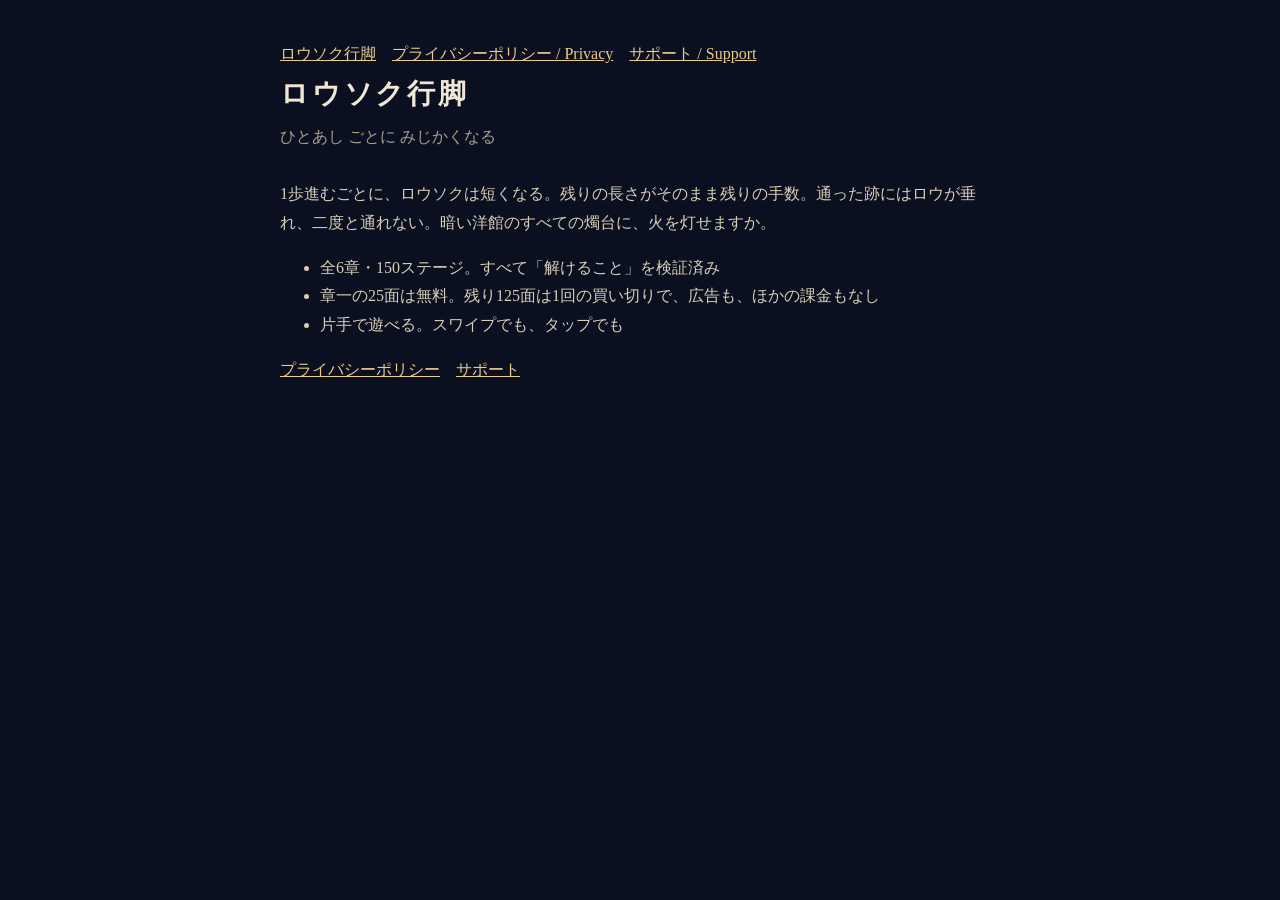
==== index.html @ 9c59c648 "ロウソク行脚の公開ページ（紹介・プライバシー・サポート）" ====
<!doctype html>
<html lang="ja"><head><meta charset="utf-8">
<meta name="viewport" content="width=device-width,initial-scale=1">
<title>ロウソク行脚</title><style>
:root{color-scheme:dark}
body{margin:0;background:#0b1020;color:#efe6d6;font:16px/1.8 'Hiragino Mincho ProN','Yu Mincho','Noto Serif JP',serif}
main{max-width:720px;margin:0 auto;padding:40px 20px 80px}
h1{font-size:28px;letter-spacing:.1em;margin:0 0 4px}
h2{font-size:21px;margin:40px 0 8px;color:#ebcb8b;border-bottom:1px solid #4a3b28;padding-bottom:6px}
h3{font-size:17px;margin:28px 0 4px;color:#c9a25a}
p,li{color:#d8cdb8}
a{color:#ebcb8b}
hr{border:0;border-top:1px solid #4a3b28;margin:40px 0}
nav a{margin-right:16px}
.lead{color:#a99e8c;margin:0 0 28px}
</style></head>
<body><main>
<nav><a href="index.html">ロウソク行脚</a><a href="privacy.html">プライバシーポリシー / Privacy</a><a href="support.html">サポート / Support</a></nav>

<h1>ロウソク行脚</h1>
<p class="lead">ひとあし ごとに みじかくなる</p>
<p>1歩進むごとに、ロウソクは短くなる。残りの長さがそのまま残りの手数。通った跡にはロウが垂れ、二度と通れない。暗い洋館のすべての燭台に、火を灯せますか。</p>
<ul>
<li>全6章・150ステージ。すべて「解けること」を検証済み</li>
<li>章一の25面は無料。残り125面は1回の買い切りで、広告も、ほかの課金もなし</li>
<li>片手で遊べる。スワイプでも、タップでも</li>
</ul>
<p><a href="privacy.html">プライバシーポリシー</a>　<a href="support.html">サポート</a></p>

</main></body></html>
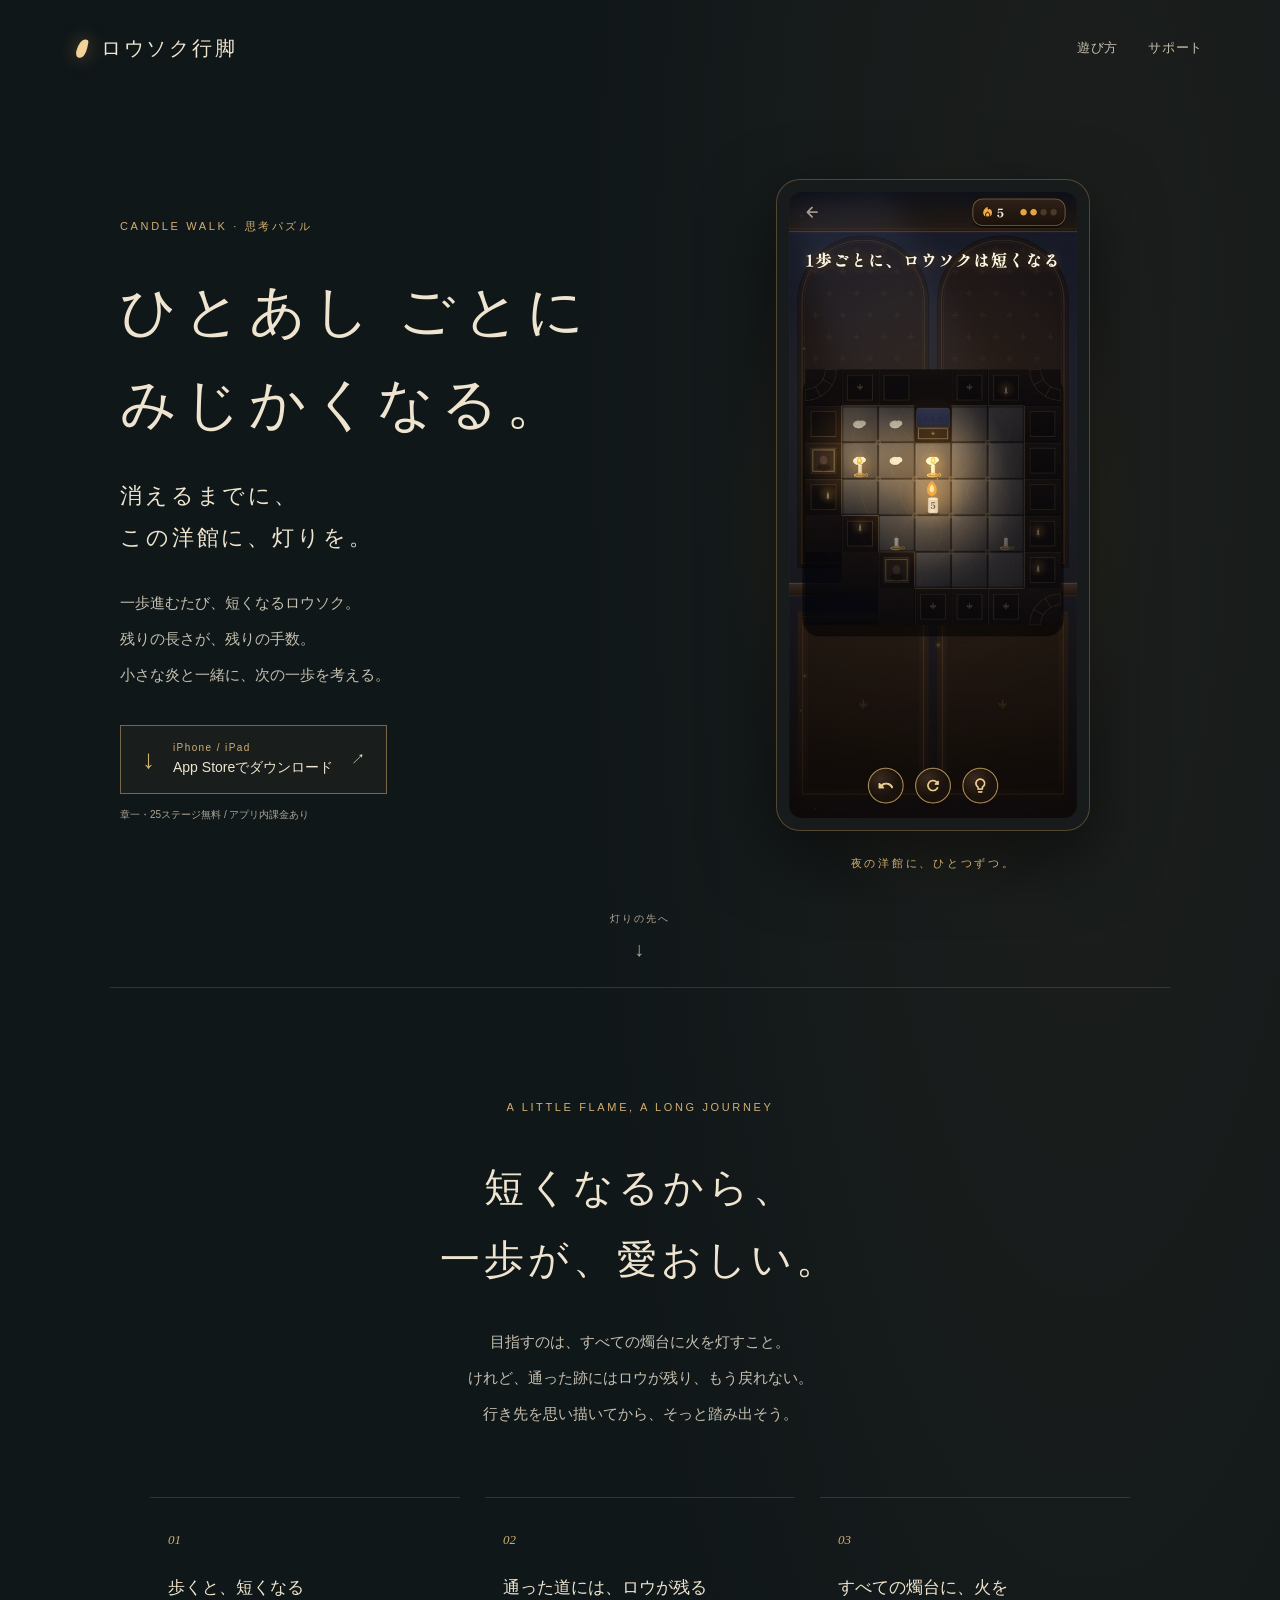
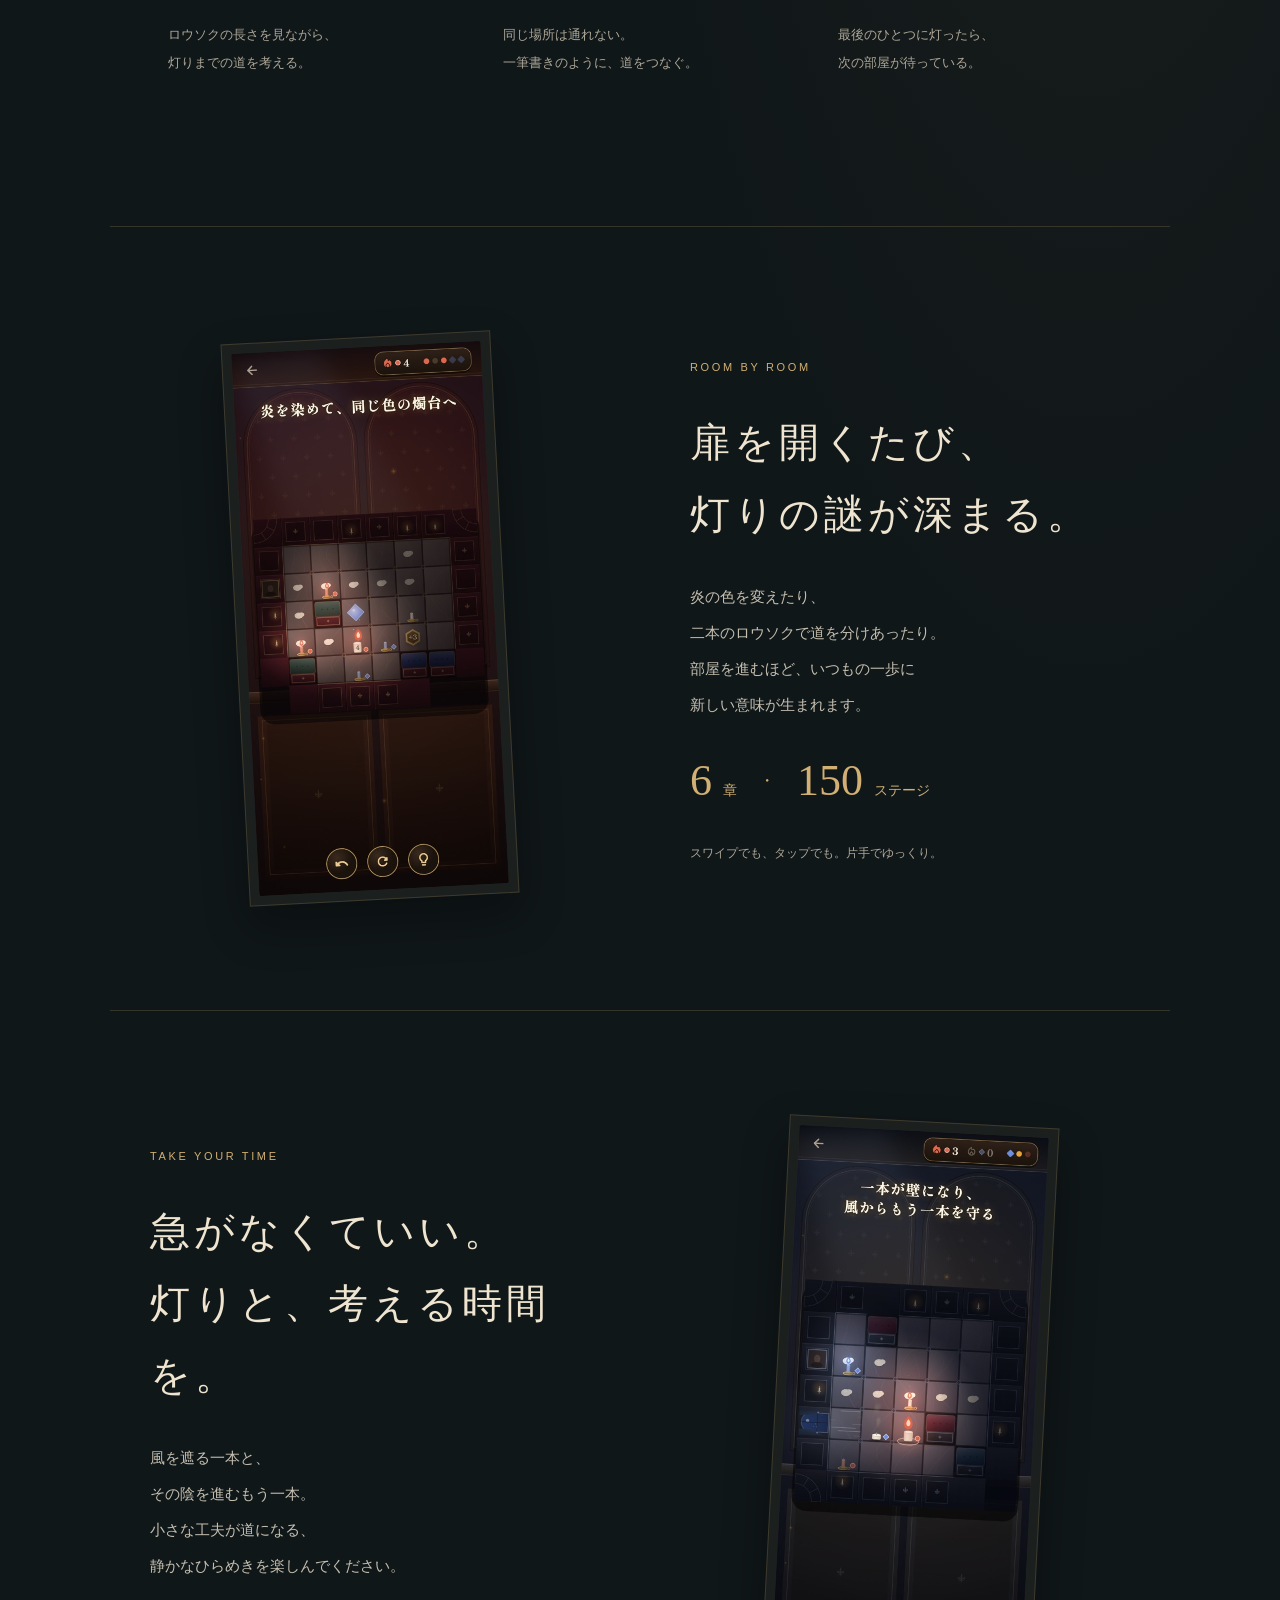
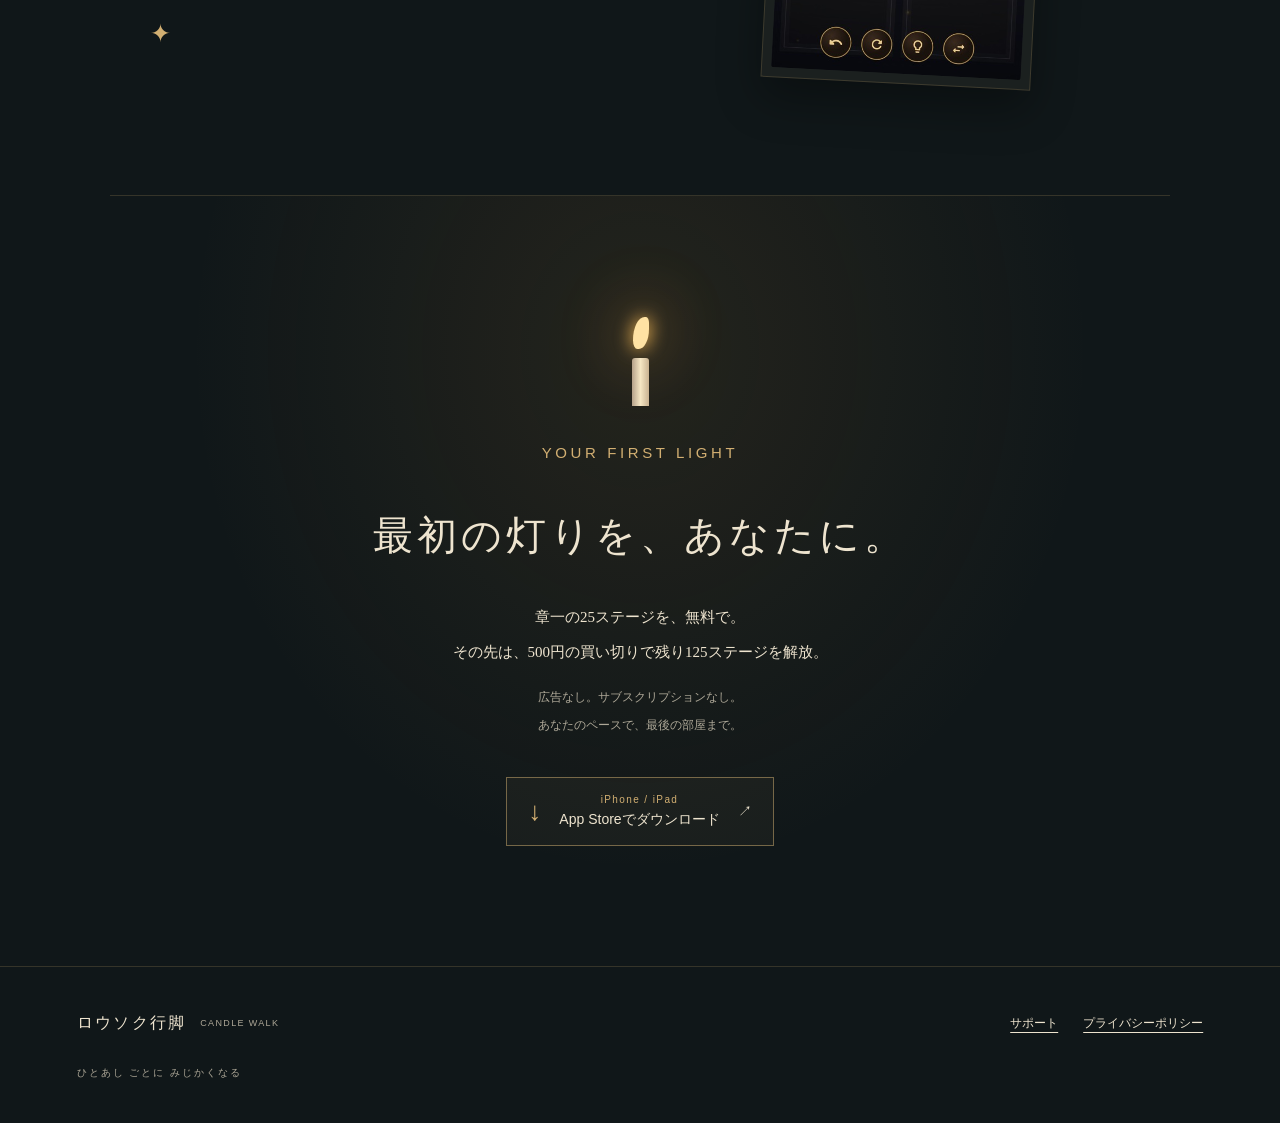
==== commit 30f42b3b: "Redesign Candle Walk site with atmospheric responsive presentation" ====
--- a/index.html
+++ b/index.html
@@ -1,30 +1,11 @@
 <!doctype html>
-<html lang="ja"><head><meta charset="utf-8">
-<meta name="viewport" content="width=device-width,initial-scale=1">
-<title>ロウソク行脚</title><style>
-:root{color-scheme:dark}
-body{margin:0;background:#0b1020;color:#efe6d6;font:16px/1.8 'Hiragino Mincho ProN','Yu Mincho','Noto Serif JP',serif}
-main{max-width:720px;margin:0 auto;padding:40px 20px 80px}
-h1{font-size:28px;letter-spacing:.1em;margin:0 0 4px}
-h2{font-size:21px;margin:40px 0 8px;color:#ebcb8b;border-bottom:1px solid #4a3b28;padding-bottom:6px}
-h3{font-size:17px;margin:28px 0 4px;color:#c9a25a}
-p,li{color:#d8cdb8}
-a{color:#ebcb8b}
-hr{border:0;border-top:1px solid #4a3b28;margin:40px 0}
-nav a{margin-right:16px}
-.lead{color:#a99e8c;margin:0 0 28px}
-</style></head>
-<body><main>
-<nav><a href="index.html">ロウソク行脚</a><a href="privacy.html">プライバシーポリシー / Privacy</a><a href="support.html">サポート / Support</a></nav>
-
-<h1>ロウソク行脚</h1>
-<p class="lead">ひとあし ごとに みじかくなる</p>
-<p>1歩進むごとに、ロウソクは短くなる。残りの長さがそのまま残りの手数。通った跡にはロウが垂れ、二度と通れない。暗い洋館のすべての燭台に、火を灯せますか。</p>
-<ul>
-<li>全6章・150ステージ。すべて「解けること」を検証済み</li>
-<li>章一の25面は無料。残り125面は1回の買い切りで、広告も、ほかの課金もなし</li>
-<li>片手で遊べる。スワイプでも、タップでも</li>
-</ul>
-<p><a href="privacy.html">プライバシーポリシー</a>　<a href="support.html">サポート</a></p>
-
-</main></body></html>
+<html lang="ja"><head><meta charset="utf-8"><meta name="viewport" content="width=device-width,initial-scale=1">
+<title>ロウソク行脚 — ひとあし ごとに みじかくなる</title>
+<meta name="description" content="一歩ごとに短くなるロウソクで、夜の洋館に灯りを。全6章・150ステージの思考パズル。章一25面無料、残り125面は500円の買い切り。">
+<meta name="theme-color" content="#101719"><meta property="og:title" content="ロウソク行脚"><meta property="og:description" content="ひとあし ごとに みじかくなる。夜の洋館に灯りをともす、静かなパズル。"><meta property="og:image" content="https://itoshiyou.github.io/candle-walk-site/assets/app-icon.png"><link rel="icon" href="assets/app-icon.png"><link rel="stylesheet" href="style.css"></head><body>
+<a class="skip" href="#main">本文へ</a><header class="site-header"><a class="brand" href="index.html"><span class="brand-flame" aria-hidden="true"></span>ロウソク行脚</a><nav aria-label="メインナビゲーション"><a href="index.html#how">遊び方</a><a href="support.html">サポート</a></nav></header>
+<main id="main"><section class="hero"><div class="hero-copy"><p class="eyebrow">CANDLE WALK · 思考パズル</p><h1>ひとあし ごとに<br>みじかくなる。</h1><p class="intro">消えるまでに、<br>この洋館に、灯りを。</p><p class="description">一歩進むたび、短くなるロウソク。<br>残りの長さが、残りの手数。<br>小さな炎と一緒に、次の一歩を考える。</p><a class="store-button" href="https://apps.apple.com/jp/app/id6822286730"><span class="download-icon" aria-hidden="true">↓</span><span><small>iPhone / iPad</small>App Storeでダウンロード</span><span aria-hidden="true">↗</span></a><p class="download-note">章一・25ステージ無料 / アプリ内課金あり</p></div><div class="hero-art"><div class="arch"><img src="assets/chapter-one.jpg" alt="ロウソクと燭台が置かれた、洋館のパズルステージ" width="506" height="1100" fetchpriority="high"></div><span class="art-caption">夜の洋館に、ひとつずつ。</span></div><a class="scroll-note" href="#how">灯りの先へ <span>↓</span></a></section>
+<section class="prologue section" id="how"><p class="eyebrow">A LITTLE FLAME, A LONG JOURNEY</p><h2>短くなるから、<br>一歩が、愛おしい。</h2><p>目指すのは、すべての燭台に火を灯すこと。<br>けれど、通った跡にはロウが残り、もう戻れない。<br>行き先を思い描いてから、そっと踏み出そう。</p><div class="rules"><article><span>01</span><h3>歩くと、短くなる</h3><p>ロウソクの長さを見ながら、<br>灯りまでの道を考える。</p></article><article><span>02</span><h3>通った道には、ロウが残る</h3><p>同じ場所は通れない。<br>一筆書きのように、道をつなぐ。</p></article><article><span>03</span><h3>すべての燭台に、火を</h3><p>最後のひとつに灯ったら、<br>次の部屋が待っている。</p></article></div></section>
+<section class="chapter section"><div class="chapter-image"><img src="assets/colored-flame.jpg" width="460" height="1000" loading="lazy" alt="色のついた炎を、同じ色の燭台へ運ぶステージ"></div><div class="chapter-copy"><p class="eyebrow">ROOM BY ROOM</p><h2>扉を開くたび、<br>灯りの謎が深まる。</h2><p>炎の色を変えたり、<br>二本のロウソクで道を分けあったり。<br>部屋を進むほど、いつもの一歩に<br>新しい意味が生まれます。</p><div class="chapter-stat"><strong>6 <small>章</small></strong><span>・</span><strong>150 <small>ステージ</small></strong></div><p class="muted">スワイプでも、タップでも。片手でゆっくり。</p></div></section>
+<section class="chapter reverse section"><div class="chapter-image"><img src="assets/two-candles.jpg" width="460" height="1000" loading="lazy" alt="二本のロウソクが協力し、風を遮りながら進むステージ"></div><div class="chapter-copy"><p class="eyebrow">TAKE YOUR TIME</p><h2>急がなくていい。<br>灯りと、考える時間を。</h2><p>風を遮る一本と、<br>その陰を進むもう一本。<br>小さな工夫が道になる、<br>静かなひらめきを楽しんでください。</p><span class="ornament" aria-hidden="true">✦</span></div></section>
+<section class="invitation section"><div class="candle" aria-hidden="true"><i></i><b></b></div><p class="eyebrow">YOUR FIRST LIGHT</p><h2>最初の灯りを、あなたに。</h2><p>章一の25ステージを、無料で。<br>その先は、500円の買い切りで残り125ステージを解放。</p><p class="muted">広告なし。サブスクリプションなし。<br>あなたのペースで、最後の部屋まで。</p><a class="store-button" href="https://apps.apple.com/jp/app/id6822286730"><span class="download-icon" aria-hidden="true">↓</span><span><small>iPhone / iPad</small>App Storeでダウンロード</span><span aria-hidden="true">↗</span></a></section></main><footer><a class="brand" href="index.html">ロウソク行脚 <small>CANDLE WALK</small></a><div><a href="support.html">サポート</a><a href="privacy.html">プライバシーポリシー</a></div><p>ひとあし ごとに みじかくなる</p></footer></body></html>
--- a/style.css
+++ b/style.css
@@ -0,0 +1,3 @@
+:root{color-scheme:dark;--ink:#101719;--paper:#eee4cf;--muted:#ada797;--gold:#d2af72;--line:#d2af7230;font-family:'Hiragino Mincho ProN','Yu Mincho',YuMincho,serif}*{box-sizing:border-box}html{scroll-behavior:smooth;scroll-padding-top:30px}body{margin:0;background:var(--ink);color:var(--paper);line-height:2; background-image:radial-gradient(ellipse at 85% 10%,#73543321,transparent 35%)}a{color:inherit;text-underline-offset:5px}a:focus-visible{outline:2px solid var(--gold);outline-offset:6px}img{display:block;width:100%;height:auto}.site-header,footer{max-width:1280px;margin:auto;padding:28px 6%;display:flex;align-items:center;justify-content:space-between;gap:24px}.brand{text-decoration:none;font-size:20px;letter-spacing:.14em;display:flex;align-items:center;gap:14px;white-space:nowrap}.brand-flame{display:inline-block;width:10px;height:19px;background:#f3d29a;border-radius:80% 20% 65% 35%;box-shadow:0 0 18px #eeb45a66;transform:rotate(12deg)}nav{display:flex;gap:30px;font-size:13px;letter-spacing:.06em}nav a{text-decoration:none;color:#c6bfaf}nav a:hover,footer a:hover{color:var(--gold)}.hero{max-width:1140px;margin:auto;min-height:790px;padding:65px 50px 95px;display:grid;grid-template-columns:1.15fr 1fr;align-items:center;gap:65px;position:relative}.eyebrow{font:11px/1.7 -apple-system,BlinkMacSystemFont,sans-serif;letter-spacing:.24em;color:var(--gold);margin:0 0 30px}h1{font-size:clamp(34px,4.4vw,56px);font-weight:400;letter-spacing:.13em;line-height:1.65;margin:0 0 25px}h2{font-weight:400;font-size:clamp(28px,3.2vw,40px);letter-spacing:.1em;line-height:1.8;margin:0 0 28px}.intro{font-size:22px;letter-spacing:.13em;line-height:1.9}.description,.chapter-copy>p:not(.eyebrow),.prologue>p:not(.eyebrow){font-size:15px;color:#c5bfb0;line-height:2.4}.description{margin:26px 0 32px}.store-button{display:inline-flex;align-items:center;gap:18px;padding:13px 21px;border:1px solid #d2af7280;background:#c9a2640c;text-decoration:none;font-family:-apple-system,BlinkMacSystemFont,'Hiragino Kaku Gothic ProN',sans-serif;font-size:14px;line-height:1.6;transition:background .2s,transform .2s}.store-button:hover{background:#c9a26420;transform:translateY(-2px)}.store-button small{display:block;font-size:10px;letter-spacing:.14em;color:var(--gold)}.download-icon{font-size:26px;color:var(--gold);font-weight:200}.download-note{font:10px/1.8 sans-serif;color:var(--muted);margin:12px 0}.hero-art{position:relative;padding:18px;max-width:350px;justify-self:center}.hero-art:before{content:'';position:absolute;inset:-50px;background:radial-gradient(ellipse,#e5ad4930,transparent 65%);z-index:-1}.arch{padding:12px;border:1px solid #a0804f70;border-radius:190px 190px 8px 8px;box-shadow:0 24px 70px #0008;background:#171b1c;overflow:hidden}.arch img{border-radius:175px 175px 2px 2px}.art-caption{display:block;text-align:center;color:var(--gold);font-size:11px;letter-spacing:.25em;margin-top:21px}.scroll-note{position:absolute;bottom:18px;left:50%;transform:translateX(-50%);font-size:10px;letter-spacing:.2em;color:var(--muted);text-decoration:none}.scroll-note span{display:block;text-align:center;font-size:20px}.section{max-width:1060px;margin:auto;padding:110px 40px;border-top:1px solid var(--line)}.prologue{text-align:center}.prologue .eyebrow{margin-bottom:35px}.rules{display:grid;grid-template-columns:repeat(3,1fr);gap:25px;margin-top:65px;text-align:left}.rules article{padding:25px 18px;border-top:1px solid var(--line)}.rules span{font-size:13px;font-style:italic;color:var(--gold)}.rules h3{font-size:17px;font-weight:400;margin:16px 0}.rules p{font-size:13px;color:var(--muted);line-height:2.2}.chapter{display:grid;grid-template-columns:1fr 1fr;align-items:center;gap:100px}.chapter-image{width:270px;justify-self:center;padding:9px;border:1px solid var(--line);box-shadow:0 20px 45px #0005;background:#1b201f;transform:rotate(-3deg)}.chapter-image img{border-radius:3px}.reverse .chapter-image{grid-column:2;grid-row:1;transform:rotate(3deg)}.reverse .chapter-copy{grid-column:1;grid-row:1}.chapter-stat{display:flex;align-items:center;gap:22px;color:var(--gold);margin:25px 0}.chapter-stat strong{font-size:44px;font-weight:400;line-height:1.5}.chapter-stat small{font-size:14px}.muted{color:var(--muted)!important;font-size:12px!important}.ornament{display:block;margin-top:25px;color:var(--gold);font-size:25px}.invitation{text-align:center;background:radial-gradient(ellipse at 50% 20%,#b27c3320,transparent 60%);padding-bottom:120px}.invitation>p{font-size:15px;line-height:2.3}.invitation .store-button{margin-top:25px}.candle{position:relative;height:100px;width:30px;margin:0 auto 30px}.candle b{position:absolute;bottom:0;left:7px;width:17px;height:48px;background:linear-gradient(90deg,#b5a18a,#f5e6c3,#c9b291);border-radius:3px 3px 0 0}.candle i{position:absolute;left:8px;top:11px;width:16px;height:32px;border-radius:80% 20% 70% 30%;background:#ffe2a3;box-shadow:0 0 18px #ffc05b,0 0 60px 20px #e7a04730;transform-origin:bottom;animation:flicker 3s ease-in-out infinite}@keyframes flicker{0%,100%{transform:rotate(-5deg) scale(.95);opacity:.85}50%{transform:rotate(5deg) scale(1.05);opacity:1}}footer{border-top:1px solid var(--line);flex-wrap:wrap;padding-top:40px;padding-bottom:40px}footer .brand{font-size:16px}footer small{font:9px sans-serif;letter-spacing:.15em;color:var(--muted)}footer div{display:flex;gap:25px;font-size:12px}footer>p{width:100%;margin:0;font-size:10px;letter-spacing:.2em;color:var(--muted)}.document{max-width:800px;margin:40px auto 100px;padding:30px}.document h1{font-size:30px;overflow-wrap:anywhere}.document h2{font-size:23px;border-bottom:1px solid var(--line);padding-bottom:10px;margin-top:50px}.document h3{font-size:17px;color:var(--gold);font-weight:400;margin-top:30px}.document p,.document li{font-size:15px;color:#cbc5b8}.document hr{border:0;border-top:1px solid var(--line);margin:50px 0}.skip{position:absolute;top:-100px;left:20px;z-index:10;background:var(--ink);padding:10px}.skip:focus{top:10px}@media(max-width:700px){.site-header{padding:20px 22px;gap:10px}.brand{font-size:16px;gap:9px}nav{gap:18px;font-size:11px}.hero{padding:40px 28px 85px;grid-template-columns:1fr;gap:35px;text-align:center;min-height:0}.hero h1{font-size:36px}.hero .eyebrow{font-size:9px;margin-bottom:20px}.intro{font-size:20px}.description{font-size:14px}.hero-art{width:240px;padding:10px}.section{padding:75px 25px}.prologue>p:not(.eyebrow){font-size:13px}.rules{grid-template-columns:1fr;gap:8px;margin-top:40px}.rules article{padding:20px 8px}.rules h3{margin:8px 0}.rules p{margin:0}.rules p br{display:none}.chapter{grid-template-columns:1fr;gap:45px;text-align:center}.chapter-image{width:230px;order:2}.chapter-stat{justify-content:center}.reverse .chapter-image,.reverse .chapter-copy{grid-column:auto;grid-row:auto}.chapter-copy{order:1}.chapter h2{font-size:30px}.invitation h2{font-size:27px}.invitation>p{font-size:13px}.store-button{gap:13px;font-size:13px;padding:13px 18px}footer{padding:30px 25px;gap:22px}footer .brand{flex-wrap:wrap;white-space:normal}footer div{gap:20px;font-size:11px}.document{padding:25px;margin-top:15px}.document h1{font-size:25px;line-height:1.7}.document br{display:none}}@media(prefers-reduced-motion:reduce){html{scroll-behavior:auto}*,*:before,*:after{animation:none!important;transition:none!important}}
+/* Keep the original game captions fully visible inside their frame. */
+.arch{border-radius:24px;overflow:visible}.arch img{border-radius:13px}.hero-art:before{z-index:0;pointer-events:none}.arch,.art-caption{position:relative}
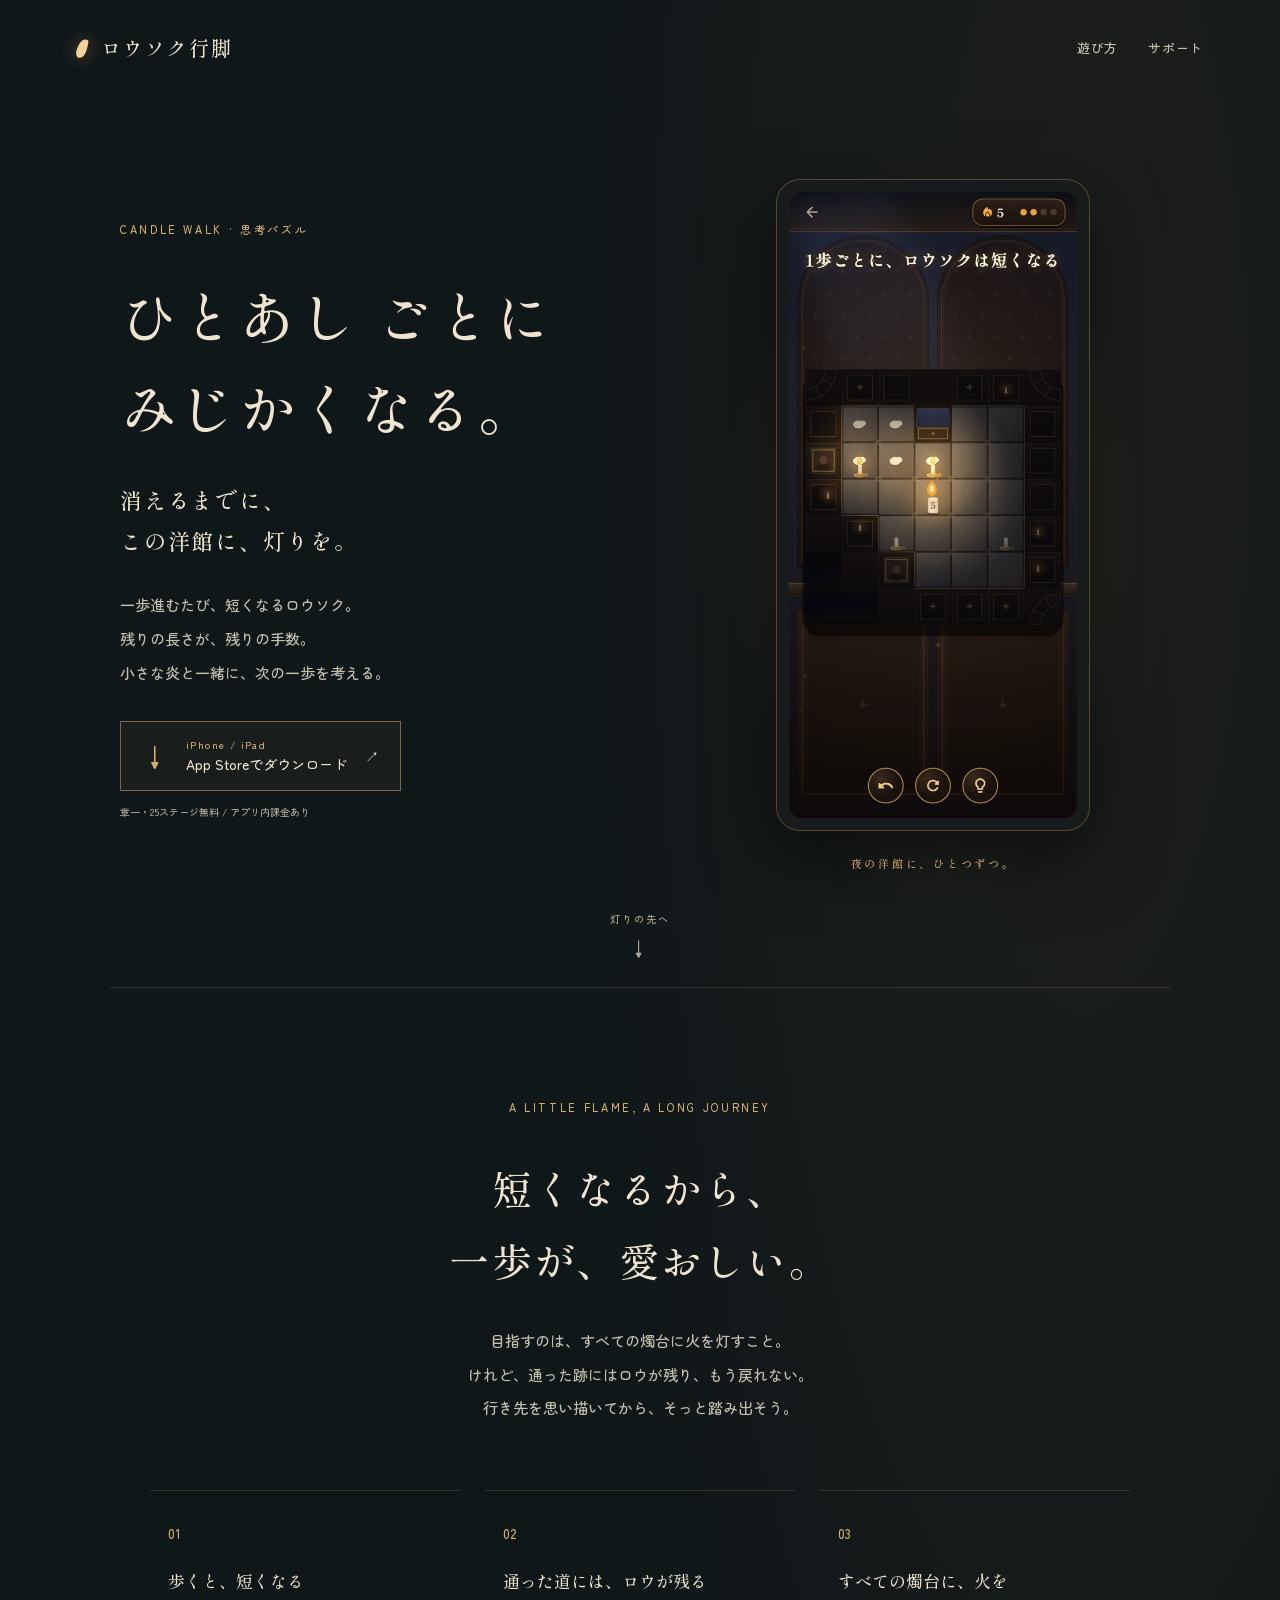
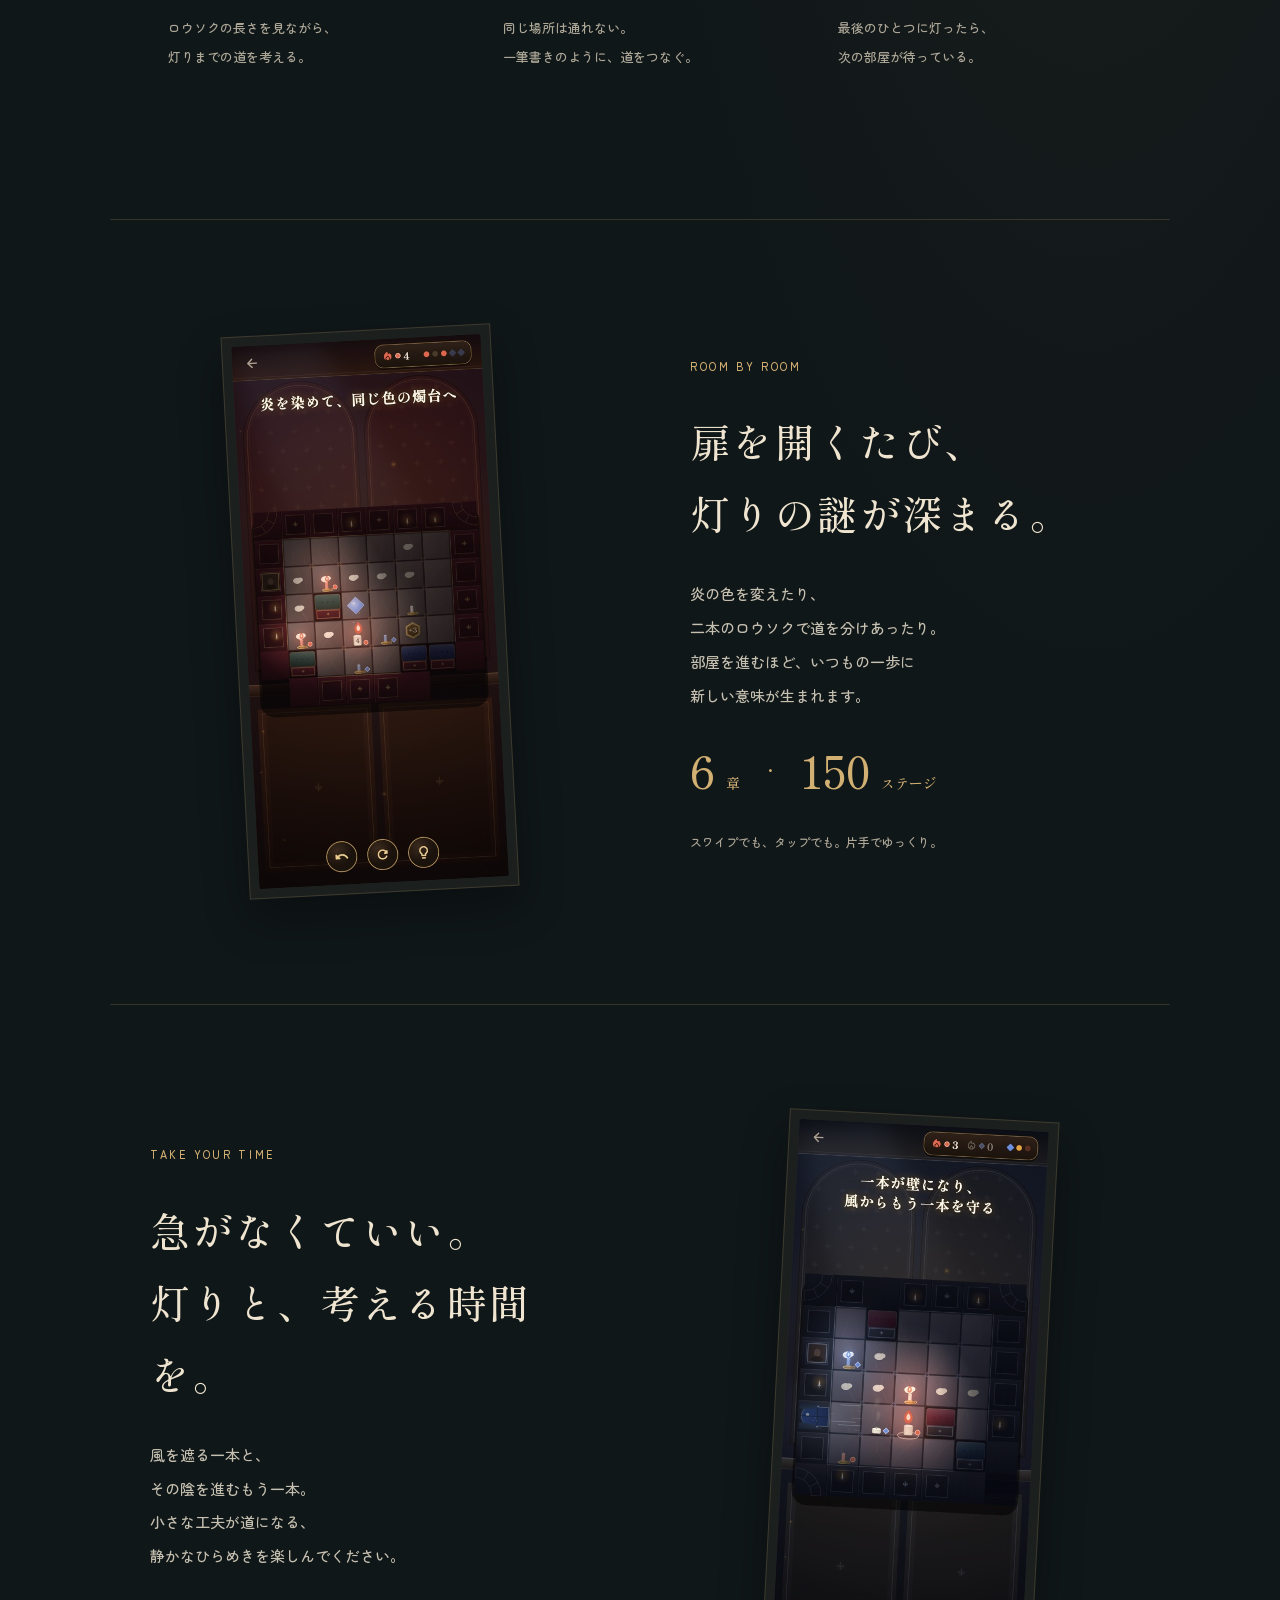
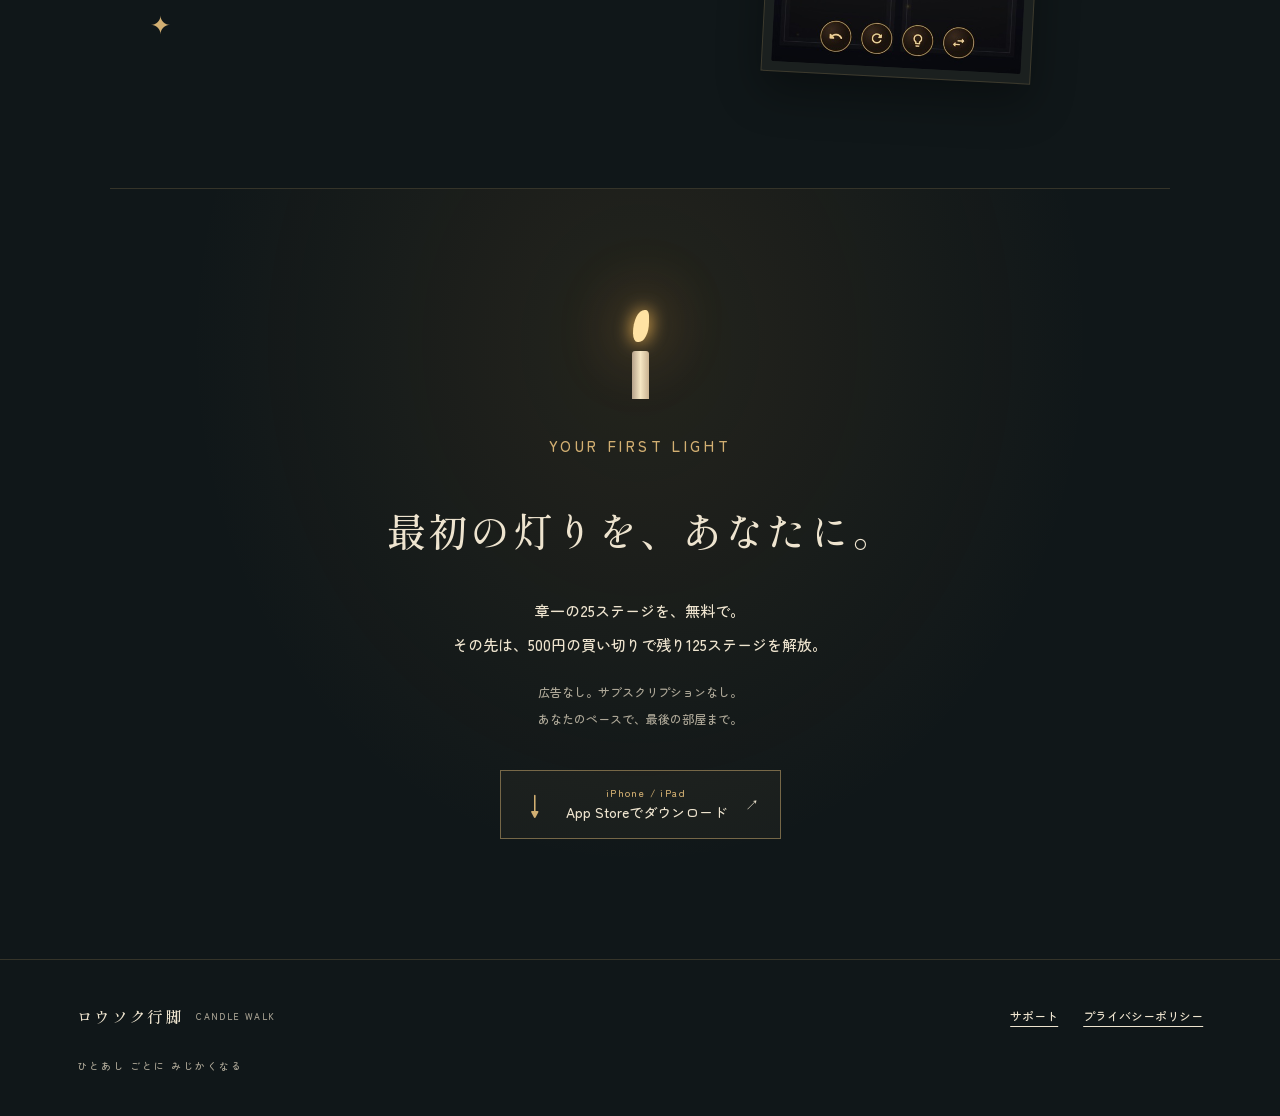
==== commit 04ca4040: "Match website typography to game with bundled Japanese web fonts" ====
--- a/index.html
+++ b/index.html
@@ -2,7 +2,7 @@
 <html lang="ja"><head><meta charset="utf-8"><meta name="viewport" content="width=device-width,initial-scale=1">
 <title>ロウソク行脚 — ひとあし ごとに みじかくなる</title>
 <meta name="description" content="一歩ごとに短くなるロウソクで、夜の洋館に灯りを。全6章・150ステージの思考パズル。章一25面無料、残り125面は500円の買い切り。">
-<meta name="theme-color" content="#101719"><meta property="og:title" content="ロウソク行脚"><meta property="og:description" content="ひとあし ごとに みじかくなる。夜の洋館に灯りをともす、静かなパズル。"><meta property="og:image" content="https://itoshiyou.github.io/candle-walk-site/assets/app-icon.png"><link rel="icon" href="assets/app-icon.png"><link rel="stylesheet" href="style.css"></head><body>
+<meta name="theme-color" content="#101719"><meta property="og:title" content="ロウソク行脚"><meta property="og:description" content="ひとあし ごとに みじかくなる。夜の洋館に灯りをともす、静かなパズル。"><meta property="og:image" content="https://itoshiyou.github.io/candle-walk-site/assets/app-icon.png"><link rel="icon" href="assets/app-icon.png"><link rel="stylesheet" href="style.css?v=20261019-fonts"></head><body>
 <a class="skip" href="#main">本文へ</a><header class="site-header"><a class="brand" href="index.html"><span class="brand-flame" aria-hidden="true"></span>ロウソク行脚</a><nav aria-label="メインナビゲーション"><a href="index.html#how">遊び方</a><a href="support.html">サポート</a></nav></header>
 <main id="main"><section class="hero"><div class="hero-copy"><p class="eyebrow">CANDLE WALK · 思考パズル</p><h1>ひとあし ごとに<br>みじかくなる。</h1><p class="intro">消えるまでに、<br>この洋館に、灯りを。</p><p class="description">一歩進むたび、短くなるロウソク。<br>残りの長さが、残りの手数。<br>小さな炎と一緒に、次の一歩を考える。</p><a class="store-button" href="https://apps.apple.com/jp/app/id6822286730"><span class="download-icon" aria-hidden="true">↓</span><span><small>iPhone / iPad</small>App Storeでダウンロード</span><span aria-hidden="true">↗</span></a><p class="download-note">章一・25ステージ無料 / アプリ内課金あり</p></div><div class="hero-art"><div class="arch"><img src="assets/chapter-one.jpg" alt="ロウソクと燭台が置かれた、洋館のパズルステージ" width="506" height="1100" fetchpriority="high"></div><span class="art-caption">夜の洋館に、ひとつずつ。</span></div><a class="scroll-note" href="#how">灯りの先へ <span>↓</span></a></section>
 <section class="prologue section" id="how"><p class="eyebrow">A LITTLE FLAME, A LONG JOURNEY</p><h2>短くなるから、<br>一歩が、愛おしい。</h2><p>目指すのは、すべての燭台に火を灯すこと。<br>けれど、通った跡にはロウが残り、もう戻れない。<br>行き先を思い描いてから、そっと踏み出そう。</p><div class="rules"><article><span>01</span><h3>歩くと、短くなる</h3><p>ロウソクの長さを見ながら、<br>灯りまでの道を考える。</p></article><article><span>02</span><h3>通った道には、ロウが残る</h3><p>同じ場所は通れない。<br>一筆書きのように、道をつなぐ。</p></article><article><span>03</span><h3>すべての燭台に、火を</h3><p>最後のひとつに灯ったら、<br>次の部屋が待っている。</p></article></div></section>
--- a/style.css
+++ b/style.css
@@ -1,3 +1,12 @@
 :root{color-scheme:dark;--ink:#101719;--paper:#eee4cf;--muted:#ada797;--gold:#d2af72;--line:#d2af7230;font-family:'Hiragino Mincho ProN','Yu Mincho',YuMincho,serif}*{box-sizing:border-box}html{scroll-behavior:smooth;scroll-padding-top:30px}body{margin:0;background:var(--ink);color:var(--paper);line-height:2; background-image:radial-gradient(ellipse at 85% 10%,#73543321,transparent 35%)}a{color:inherit;text-underline-offset:5px}a:focus-visible{outline:2px solid var(--gold);outline-offset:6px}img{display:block;width:100%;height:auto}.site-header,footer{max-width:1280px;margin:auto;padding:28px 6%;display:flex;align-items:center;justify-content:space-between;gap:24px}.brand{text-decoration:none;font-size:20px;letter-spacing:.14em;display:flex;align-items:center;gap:14px;white-space:nowrap}.brand-flame{display:inline-block;width:10px;height:19px;background:#f3d29a;border-radius:80% 20% 65% 35%;box-shadow:0 0 18px #eeb45a66;transform:rotate(12deg)}nav{display:flex;gap:30px;font-size:13px;letter-spacing:.06em}nav a{text-decoration:none;color:#c6bfaf}nav a:hover,footer a:hover{color:var(--gold)}.hero{max-width:1140px;margin:auto;min-height:790px;padding:65px 50px 95px;display:grid;grid-template-columns:1.15fr 1fr;align-items:center;gap:65px;position:relative}.eyebrow{font:11px/1.7 -apple-system,BlinkMacSystemFont,sans-serif;letter-spacing:.24em;color:var(--gold);margin:0 0 30px}h1{font-size:clamp(34px,4.4vw,56px);font-weight:400;letter-spacing:.13em;line-height:1.65;margin:0 0 25px}h2{font-weight:400;font-size:clamp(28px,3.2vw,40px);letter-spacing:.1em;line-height:1.8;margin:0 0 28px}.intro{font-size:22px;letter-spacing:.13em;line-height:1.9}.description,.chapter-copy>p:not(.eyebrow),.prologue>p:not(.eyebrow){font-size:15px;color:#c5bfb0;line-height:2.4}.description{margin:26px 0 32px}.store-button{display:inline-flex;align-items:center;gap:18px;padding:13px 21px;border:1px solid #d2af7280;background:#c9a2640c;text-decoration:none;font-family:-apple-system,BlinkMacSystemFont,'Hiragino Kaku Gothic ProN',sans-serif;font-size:14px;line-height:1.6;transition:background .2s,transform .2s}.store-button:hover{background:#c9a26420;transform:translateY(-2px)}.store-button small{display:block;font-size:10px;letter-spacing:.14em;color:var(--gold)}.download-icon{font-size:26px;color:var(--gold);font-weight:200}.download-note{font:10px/1.8 sans-serif;color:var(--muted);margin:12px 0}.hero-art{position:relative;padding:18px;max-width:350px;justify-self:center}.hero-art:before{content:'';position:absolute;inset:-50px;background:radial-gradient(ellipse,#e5ad4930,transparent 65%);z-index:-1}.arch{padding:12px;border:1px solid #a0804f70;border-radius:190px 190px 8px 8px;box-shadow:0 24px 70px #0008;background:#171b1c;overflow:hidden}.arch img{border-radius:175px 175px 2px 2px}.art-caption{display:block;text-align:center;color:var(--gold);font-size:11px;letter-spacing:.25em;margin-top:21px}.scroll-note{position:absolute;bottom:18px;left:50%;transform:translateX(-50%);font-size:10px;letter-spacing:.2em;color:var(--muted);text-decoration:none}.scroll-note span{display:block;text-align:center;font-size:20px}.section{max-width:1060px;margin:auto;padding:110px 40px;border-top:1px solid var(--line)}.prologue{text-align:center}.prologue .eyebrow{margin-bottom:35px}.rules{display:grid;grid-template-columns:repeat(3,1fr);gap:25px;margin-top:65px;text-align:left}.rules article{padding:25px 18px;border-top:1px solid var(--line)}.rules span{font-size:13px;font-style:italic;color:var(--gold)}.rules h3{font-size:17px;font-weight:400;margin:16px 0}.rules p{font-size:13px;color:var(--muted);line-height:2.2}.chapter{display:grid;grid-template-columns:1fr 1fr;align-items:center;gap:100px}.chapter-image{width:270px;justify-self:center;padding:9px;border:1px solid var(--line);box-shadow:0 20px 45px #0005;background:#1b201f;transform:rotate(-3deg)}.chapter-image img{border-radius:3px}.reverse .chapter-image{grid-column:2;grid-row:1;transform:rotate(3deg)}.reverse .chapter-copy{grid-column:1;grid-row:1}.chapter-stat{display:flex;align-items:center;gap:22px;color:var(--gold);margin:25px 0}.chapter-stat strong{font-size:44px;font-weight:400;line-height:1.5}.chapter-stat small{font-size:14px}.muted{color:var(--muted)!important;font-size:12px!important}.ornament{display:block;margin-top:25px;color:var(--gold);font-size:25px}.invitation{text-align:center;background:radial-gradient(ellipse at 50% 20%,#b27c3320,transparent 60%);padding-bottom:120px}.invitation>p{font-size:15px;line-height:2.3}.invitation .store-button{margin-top:25px}.candle{position:relative;height:100px;width:30px;margin:0 auto 30px}.candle b{position:absolute;bottom:0;left:7px;width:17px;height:48px;background:linear-gradient(90deg,#b5a18a,#f5e6c3,#c9b291);border-radius:3px 3px 0 0}.candle i{position:absolute;left:8px;top:11px;width:16px;height:32px;border-radius:80% 20% 70% 30%;background:#ffe2a3;box-shadow:0 0 18px #ffc05b,0 0 60px 20px #e7a04730;transform-origin:bottom;animation:flicker 3s ease-in-out infinite}@keyframes flicker{0%,100%{transform:rotate(-5deg) scale(.95);opacity:.85}50%{transform:rotate(5deg) scale(1.05);opacity:1}}footer{border-top:1px solid var(--line);flex-wrap:wrap;padding-top:40px;padding-bottom:40px}footer .brand{font-size:16px}footer small{font:9px sans-serif;letter-spacing:.15em;color:var(--muted)}footer div{display:flex;gap:25px;font-size:12px}footer>p{width:100%;margin:0;font-size:10px;letter-spacing:.2em;color:var(--muted)}.document{max-width:800px;margin:40px auto 100px;padding:30px}.document h1{font-size:30px;overflow-wrap:anywhere}.document h2{font-size:23px;border-bottom:1px solid var(--line);padding-bottom:10px;margin-top:50px}.document h3{font-size:17px;color:var(--gold);font-weight:400;margin-top:30px}.document p,.document li{font-size:15px;color:#cbc5b8}.document hr{border:0;border-top:1px solid var(--line);margin:50px 0}.skip{position:absolute;top:-100px;left:20px;z-index:10;background:var(--ink);padding:10px}.skip:focus{top:10px}@media(max-width:700px){.site-header{padding:20px 22px;gap:10px}.brand{font-size:16px;gap:9px}nav{gap:18px;font-size:11px}.hero{padding:40px 28px 85px;grid-template-columns:1fr;gap:35px;text-align:center;min-height:0}.hero h1{font-size:36px}.hero .eyebrow{font-size:9px;margin-bottom:20px}.intro{font-size:20px}.description{font-size:14px}.hero-art{width:240px;padding:10px}.section{padding:75px 25px}.prologue>p:not(.eyebrow){font-size:13px}.rules{grid-template-columns:1fr;gap:8px;margin-top:40px}.rules article{padding:20px 8px}.rules h3{margin:8px 0}.rules p{margin:0}.rules p br{display:none}.chapter{grid-template-columns:1fr;gap:45px;text-align:center}.chapter-image{width:230px;order:2}.chapter-stat{justify-content:center}.reverse .chapter-image,.reverse .chapter-copy{grid-column:auto;grid-row:auto}.chapter-copy{order:1}.chapter h2{font-size:30px}.invitation h2{font-size:27px}.invitation>p{font-size:13px}.store-button{gap:13px;font-size:13px;padding:13px 18px}footer{padding:30px 25px;gap:22px}footer .brand{flex-wrap:wrap;white-space:normal}footer div{gap:20px;font-size:11px}.document{padding:25px;margin-top:15px}.document h1{font-size:25px;line-height:1.7}.document br{display:none}}@media(prefers-reduced-motion:reduce){html{scroll-behavior:auto}*,*:before,*:after{animation:none!important;transition:none!important}}
 /* Keep the original game captions fully visible inside their frame. */
 .arch{border-radius:24px;overflow:visible}.arch img{border-radius:13px}.hero-art:before{z-index:0;pointer-events:none}.arch,.art-caption{position:relative}
+
+/* Match the game's typography: Mincho titles, rounded Gothic body text. */
+@font-face{font-family:'Candle Mincho';src:url('assets/fonts/ShipporiMinchoB1-Medium.woff2') format('woff2');font-style:normal;font-weight:400 700;font-display:swap}
+@font-face{font-family:'Candle Maru';src:url('assets/fonts/ZenMaruGothic-Medium.woff2') format('woff2');font-style:normal;font-weight:400 700;font-display:swap}
+:root{--font-title:'Candle Mincho','Hiragino Mincho ProN','Yu Mincho',serif;--font-body:'Candle Maru','Hiragino Kaku Gothic ProN',sans-serif;font-family:var(--font-body);font-synthesis:none}
+h1,h2,h3,.brand,.intro,.art-caption,.chapter-stat,.ornament{font-family:var(--font-title)}
+h1{letter-spacing:.065em;line-height:1.65}h2{letter-spacing:.06em}.intro{letter-spacing:.08em}.brand{letter-spacing:.1em}
+.store-button,.eyebrow,.download-note,footer small{font-family:var(--font-body)}
+.description,.chapter-copy>p:not(.eyebrow),.prologue>p:not(.eyebrow){line-height:2.25}.document strong{font-weight:500}
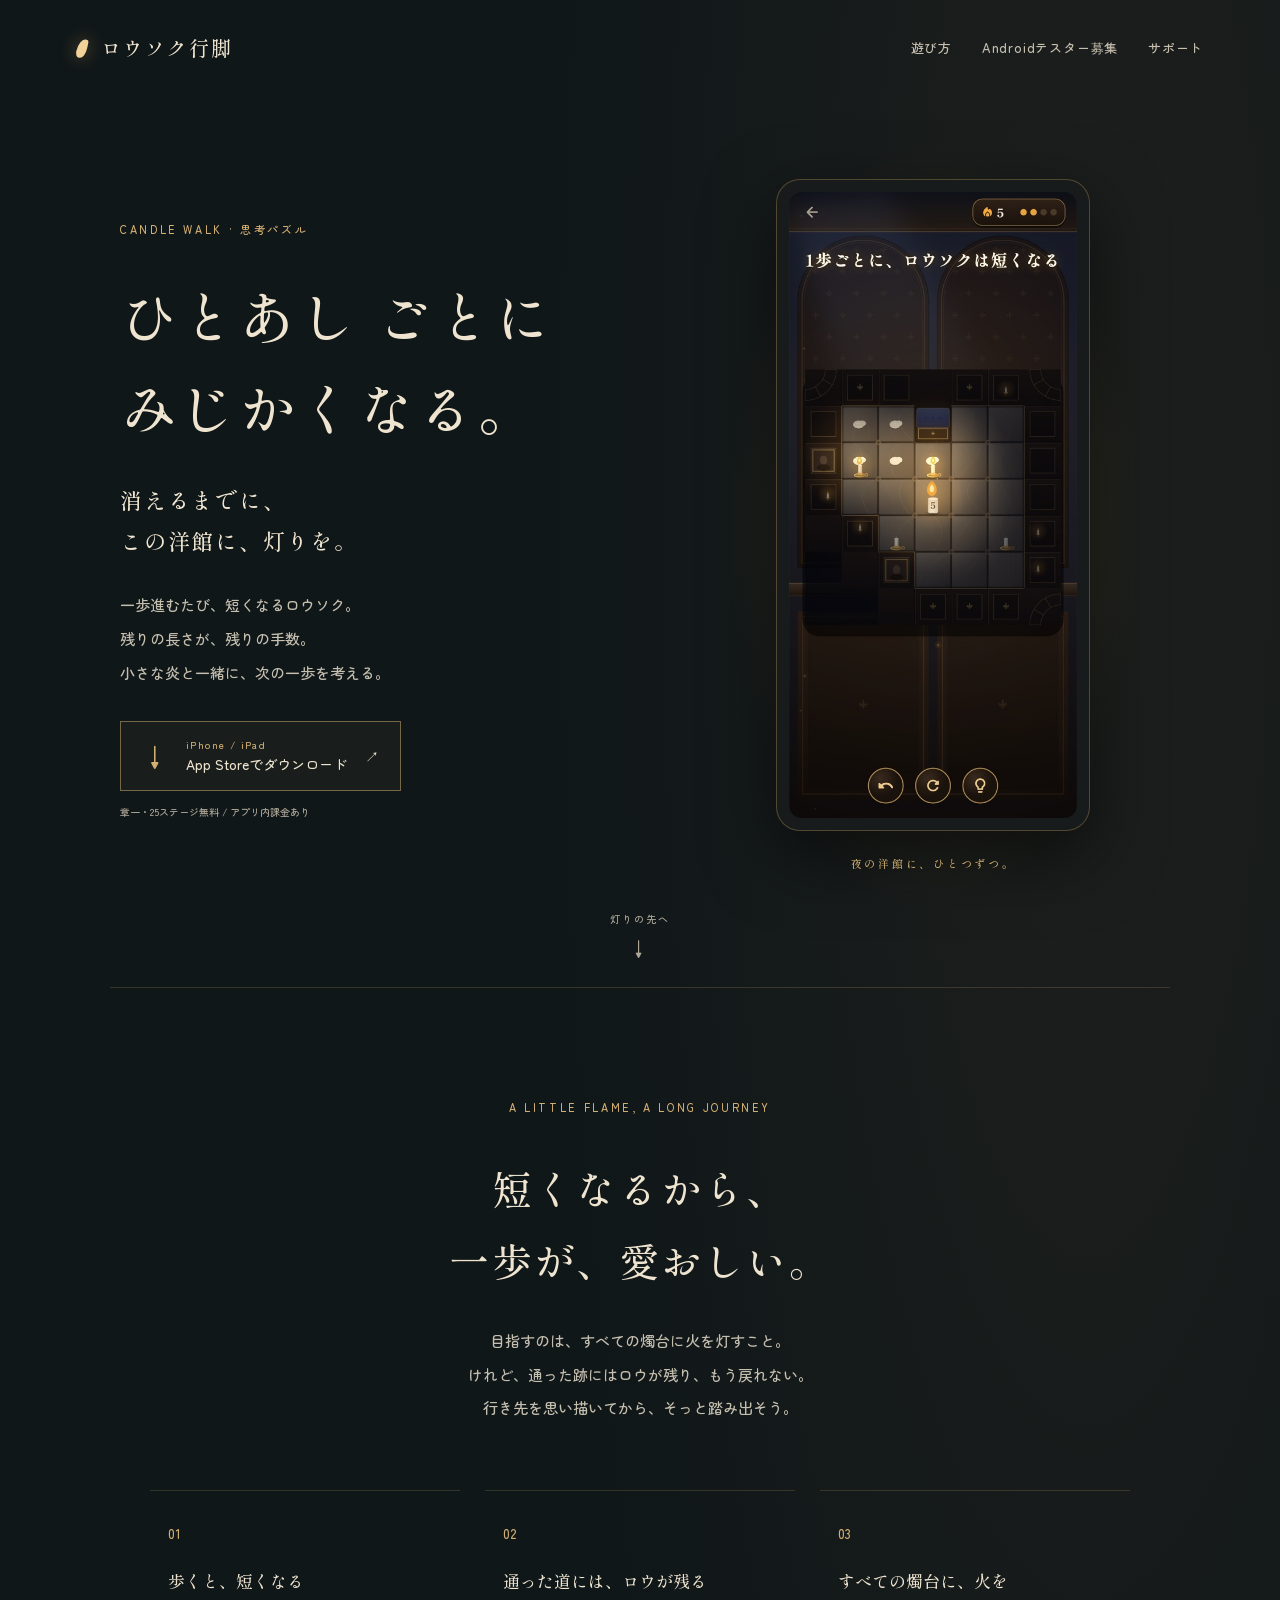
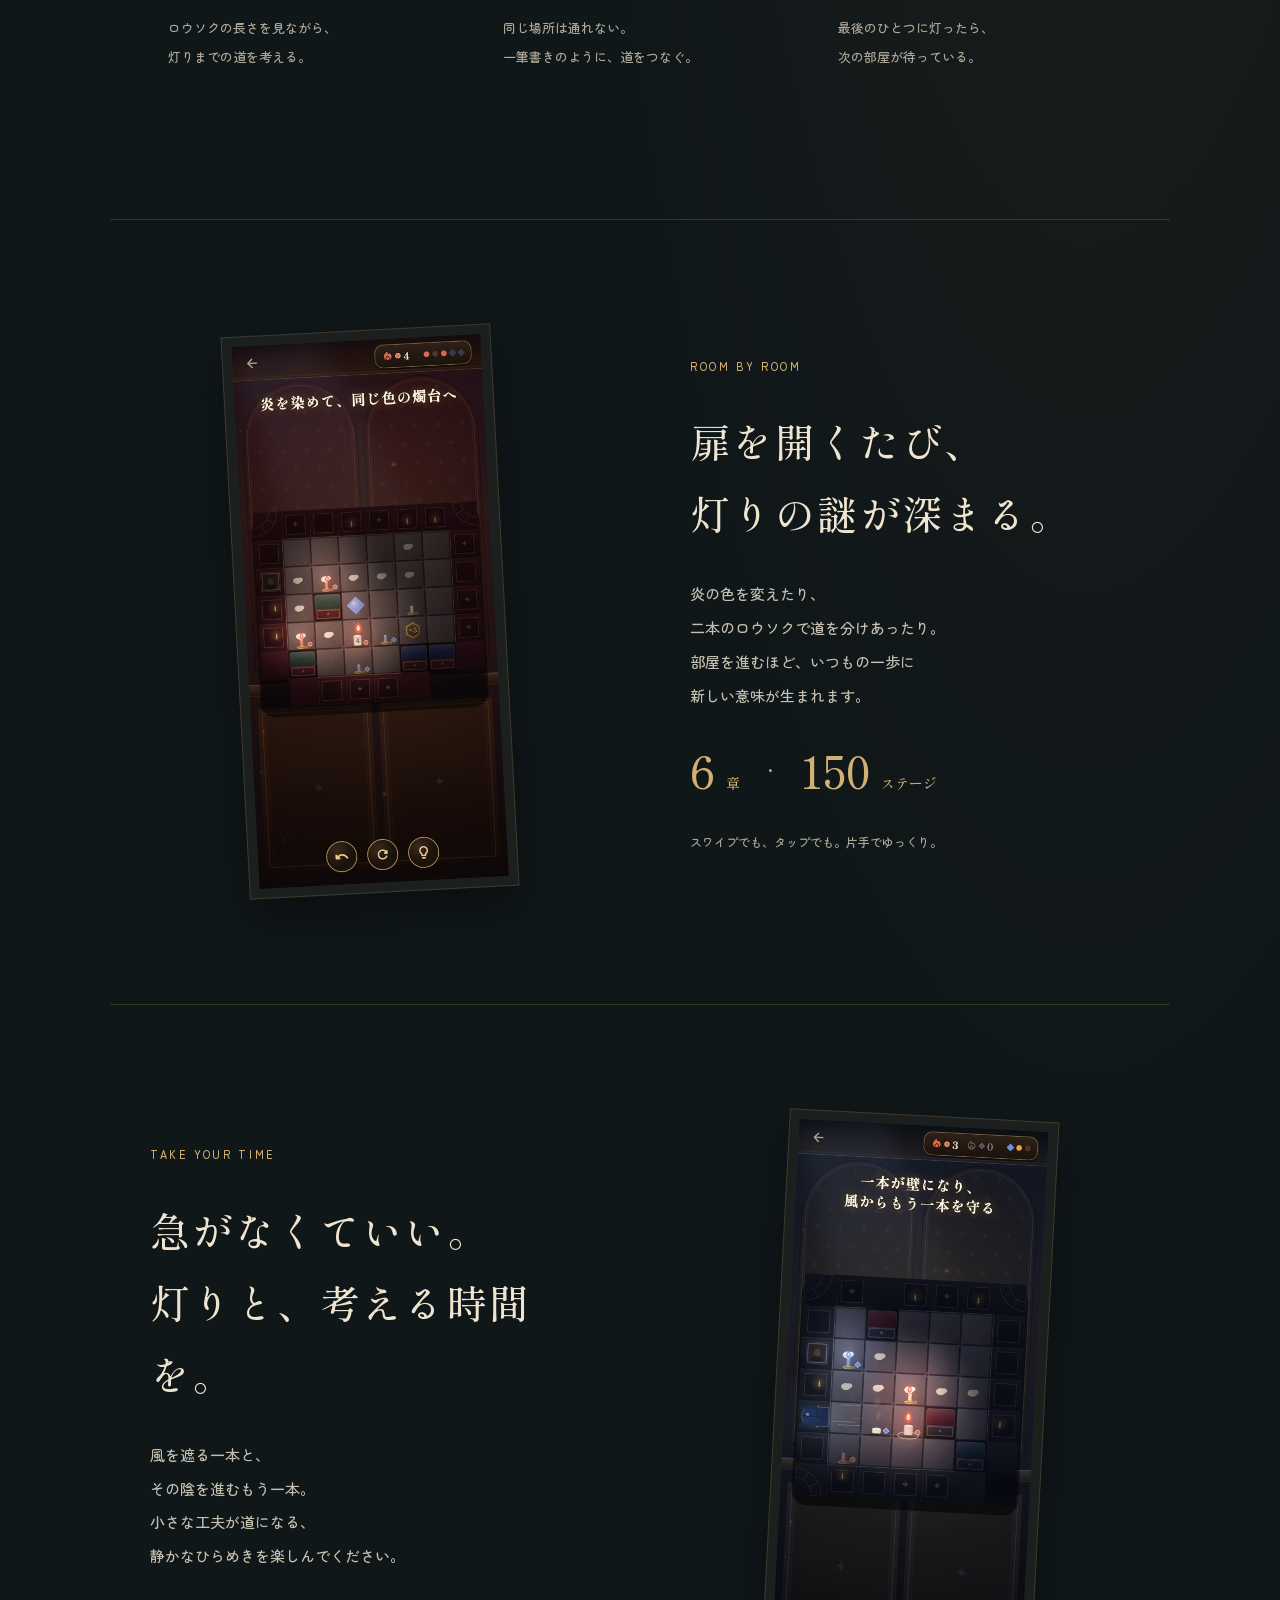
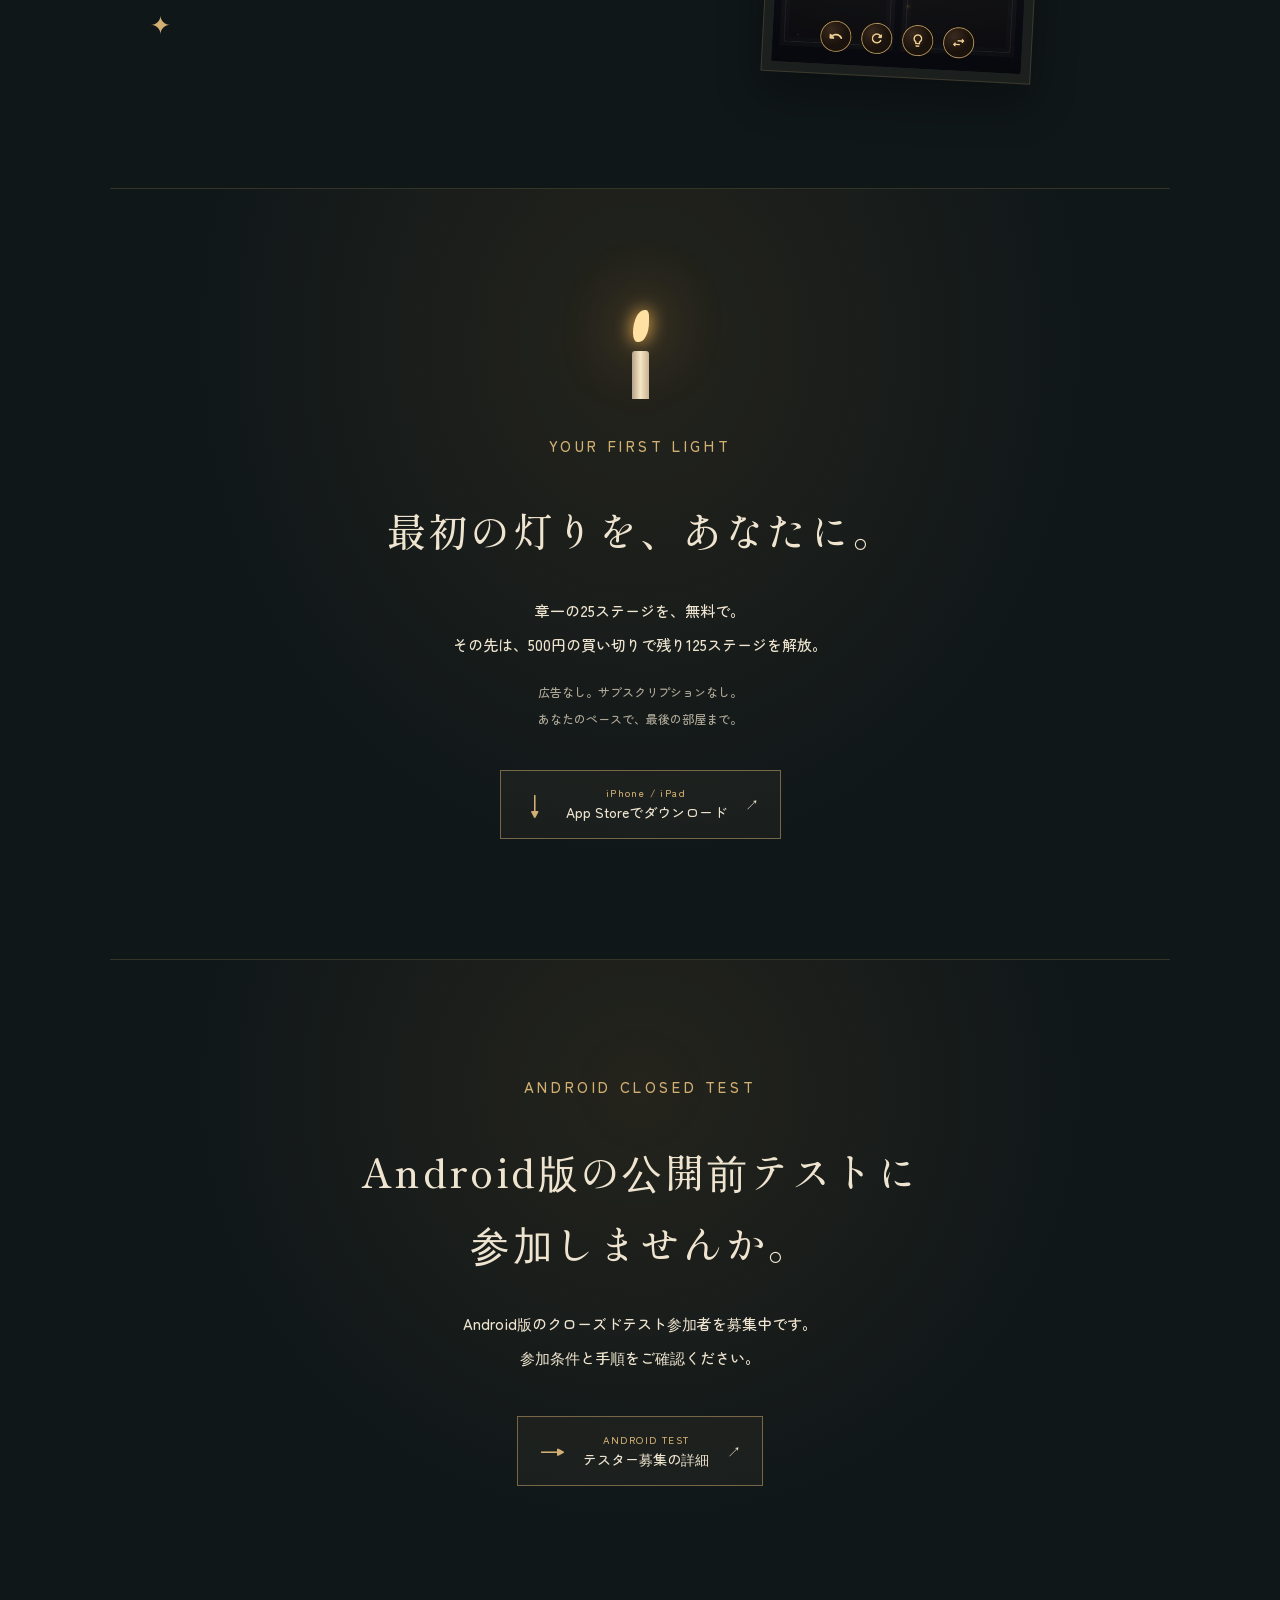
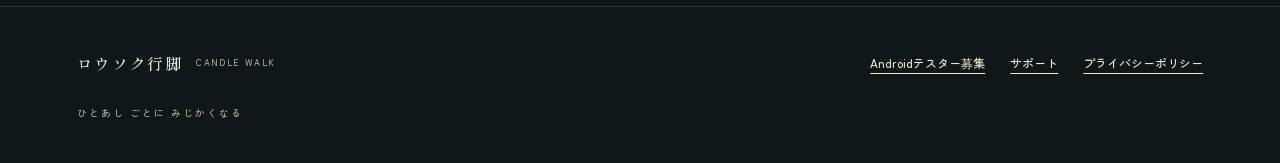
==== commit 51f94dee: "Link Android closed test recruitment from homepage" ====
--- a/index.html
+++ b/index.html
@@ -3,9 +3,9 @@
 <title>ロウソク行脚 — ひとあし ごとに みじかくなる</title>
 <meta name="description" content="一歩ごとに短くなるロウソクで、夜の洋館に灯りを。全6章・150ステージの思考パズル。章一25面無料、残り125面は500円の買い切り。">
 <meta name="theme-color" content="#101719"><meta property="og:title" content="ロウソク行脚"><meta property="og:description" content="ひとあし ごとに みじかくなる。夜の洋館に灯りをともす、静かなパズル。"><meta property="og:image" content="https://itoshiyou.github.io/candle-walk-site/assets/app-icon.png"><link rel="icon" href="assets/app-icon.png"><link rel="stylesheet" href="style.css?v=20261019-fonts"></head><body>
-<a class="skip" href="#main">本文へ</a><header class="site-header"><a class="brand" href="index.html"><span class="brand-flame" aria-hidden="true"></span>ロウソク行脚</a><nav aria-label="メインナビゲーション"><a href="index.html#how">遊び方</a><a href="support.html">サポート</a></nav></header>
+<a class="skip" href="#main">本文へ</a><header class="site-header"><a class="brand" href="index.html"><span class="brand-flame" aria-hidden="true"></span>ロウソク行脚</a><nav aria-label="メインナビゲーション"><a href="index.html#how">遊び方</a><a href="android-test.html">Androidテスター募集</a><a href="support.html">サポート</a></nav></header>
 <main id="main"><section class="hero"><div class="hero-copy"><p class="eyebrow">CANDLE WALK · 思考パズル</p><h1>ひとあし ごとに<br>みじかくなる。</h1><p class="intro">消えるまでに、<br>この洋館に、灯りを。</p><p class="description">一歩進むたび、短くなるロウソク。<br>残りの長さが、残りの手数。<br>小さな炎と一緒に、次の一歩を考える。</p><a class="store-button" href="https://apps.apple.com/jp/app/id6822286730"><span class="download-icon" aria-hidden="true">↓</span><span><small>iPhone / iPad</small>App Storeでダウンロード</span><span aria-hidden="true">↗</span></a><p class="download-note">章一・25ステージ無料 / アプリ内課金あり</p></div><div class="hero-art"><div class="arch"><img src="assets/chapter-one.jpg" alt="ロウソクと燭台が置かれた、洋館のパズルステージ" width="506" height="1100" fetchpriority="high"></div><span class="art-caption">夜の洋館に、ひとつずつ。</span></div><a class="scroll-note" href="#how">灯りの先へ <span>↓</span></a></section>
 <section class="prologue section" id="how"><p class="eyebrow">A LITTLE FLAME, A LONG JOURNEY</p><h2>短くなるから、<br>一歩が、愛おしい。</h2><p>目指すのは、すべての燭台に火を灯すこと。<br>けれど、通った跡にはロウが残り、もう戻れない。<br>行き先を思い描いてから、そっと踏み出そう。</p><div class="rules"><article><span>01</span><h3>歩くと、短くなる</h3><p>ロウソクの長さを見ながら、<br>灯りまでの道を考える。</p></article><article><span>02</span><h3>通った道には、ロウが残る</h3><p>同じ場所は通れない。<br>一筆書きのように、道をつなぐ。</p></article><article><span>03</span><h3>すべての燭台に、火を</h3><p>最後のひとつに灯ったら、<br>次の部屋が待っている。</p></article></div></section>
 <section class="chapter section"><div class="chapter-image"><img src="assets/colored-flame.jpg" width="460" height="1000" loading="lazy" alt="色のついた炎を、同じ色の燭台へ運ぶステージ"></div><div class="chapter-copy"><p class="eyebrow">ROOM BY ROOM</p><h2>扉を開くたび、<br>灯りの謎が深まる。</h2><p>炎の色を変えたり、<br>二本のロウソクで道を分けあったり。<br>部屋を進むほど、いつもの一歩に<br>新しい意味が生まれます。</p><div class="chapter-stat"><strong>6 <small>章</small></strong><span>・</span><strong>150 <small>ステージ</small></strong></div><p class="muted">スワイプでも、タップでも。片手でゆっくり。</p></div></section>
 <section class="chapter reverse section"><div class="chapter-image"><img src="assets/two-candles.jpg" width="460" height="1000" loading="lazy" alt="二本のロウソクが協力し、風を遮りながら進むステージ"></div><div class="chapter-copy"><p class="eyebrow">TAKE YOUR TIME</p><h2>急がなくていい。<br>灯りと、考える時間を。</h2><p>風を遮る一本と、<br>その陰を進むもう一本。<br>小さな工夫が道になる、<br>静かなひらめきを楽しんでください。</p><span class="ornament" aria-hidden="true">✦</span></div></section>
-<section class="invitation section"><div class="candle" aria-hidden="true"><i></i><b></b></div><p class="eyebrow">YOUR FIRST LIGHT</p><h2>最初の灯りを、あなたに。</h2><p>章一の25ステージを、無料で。<br>その先は、500円の買い切りで残り125ステージを解放。</p><p class="muted">広告なし。サブスクリプションなし。<br>あなたのペースで、最後の部屋まで。</p><a class="store-button" href="https://apps.apple.com/jp/app/id6822286730"><span class="download-icon" aria-hidden="true">↓</span><span><small>iPhone / iPad</small>App Storeでダウンロード</span><span aria-hidden="true">↗</span></a></section></main><footer><a class="brand" href="index.html">ロウソク行脚 <small>CANDLE WALK</small></a><div><a href="support.html">サポート</a><a href="privacy.html">プライバシーポリシー</a></div><p>ひとあし ごとに みじかくなる</p></footer></body></html>+<section class="invitation section"><div class="candle" aria-hidden="true"><i></i><b></b></div><p class="eyebrow">YOUR FIRST LIGHT</p><h2>最初の灯りを、あなたに。</h2><p>章一の25ステージを、無料で。<br>その先は、500円の買い切りで残り125ステージを解放。</p><p class="muted">広告なし。サブスクリプションなし。<br>あなたのペースで、最後の部屋まで。</p><a class="store-button" href="https://apps.apple.com/jp/app/id6822286730"><span class="download-icon" aria-hidden="true">↓</span><span><small>iPhone / iPad</small>App Storeでダウンロード</span><span aria-hidden="true">↗</span></a></section><section class="section invitation"><p class="eyebrow">ANDROID CLOSED TEST</p><h2>Android版の公開前テストに<br>参加しませんか。</h2><p>Android版のクローズドテスト参加者を募集中です。<br>参加条件と手順をご確認ください。</p><a class="store-button" href="android-test.html"><span class="download-icon" aria-hidden="true">→</span><span><small>ANDROID TEST</small>テスター募集の詳細</span><span aria-hidden="true">↗</span></a></section></main><footer><a class="brand" href="index.html">ロウソク行脚 <small>CANDLE WALK</small></a><div><a href="android-test.html">Androidテスター募集</a><a href="support.html">サポート</a><a href="privacy.html">プライバシーポリシー</a></div><p>ひとあし ごとに みじかくなる</p></footer></body></html>
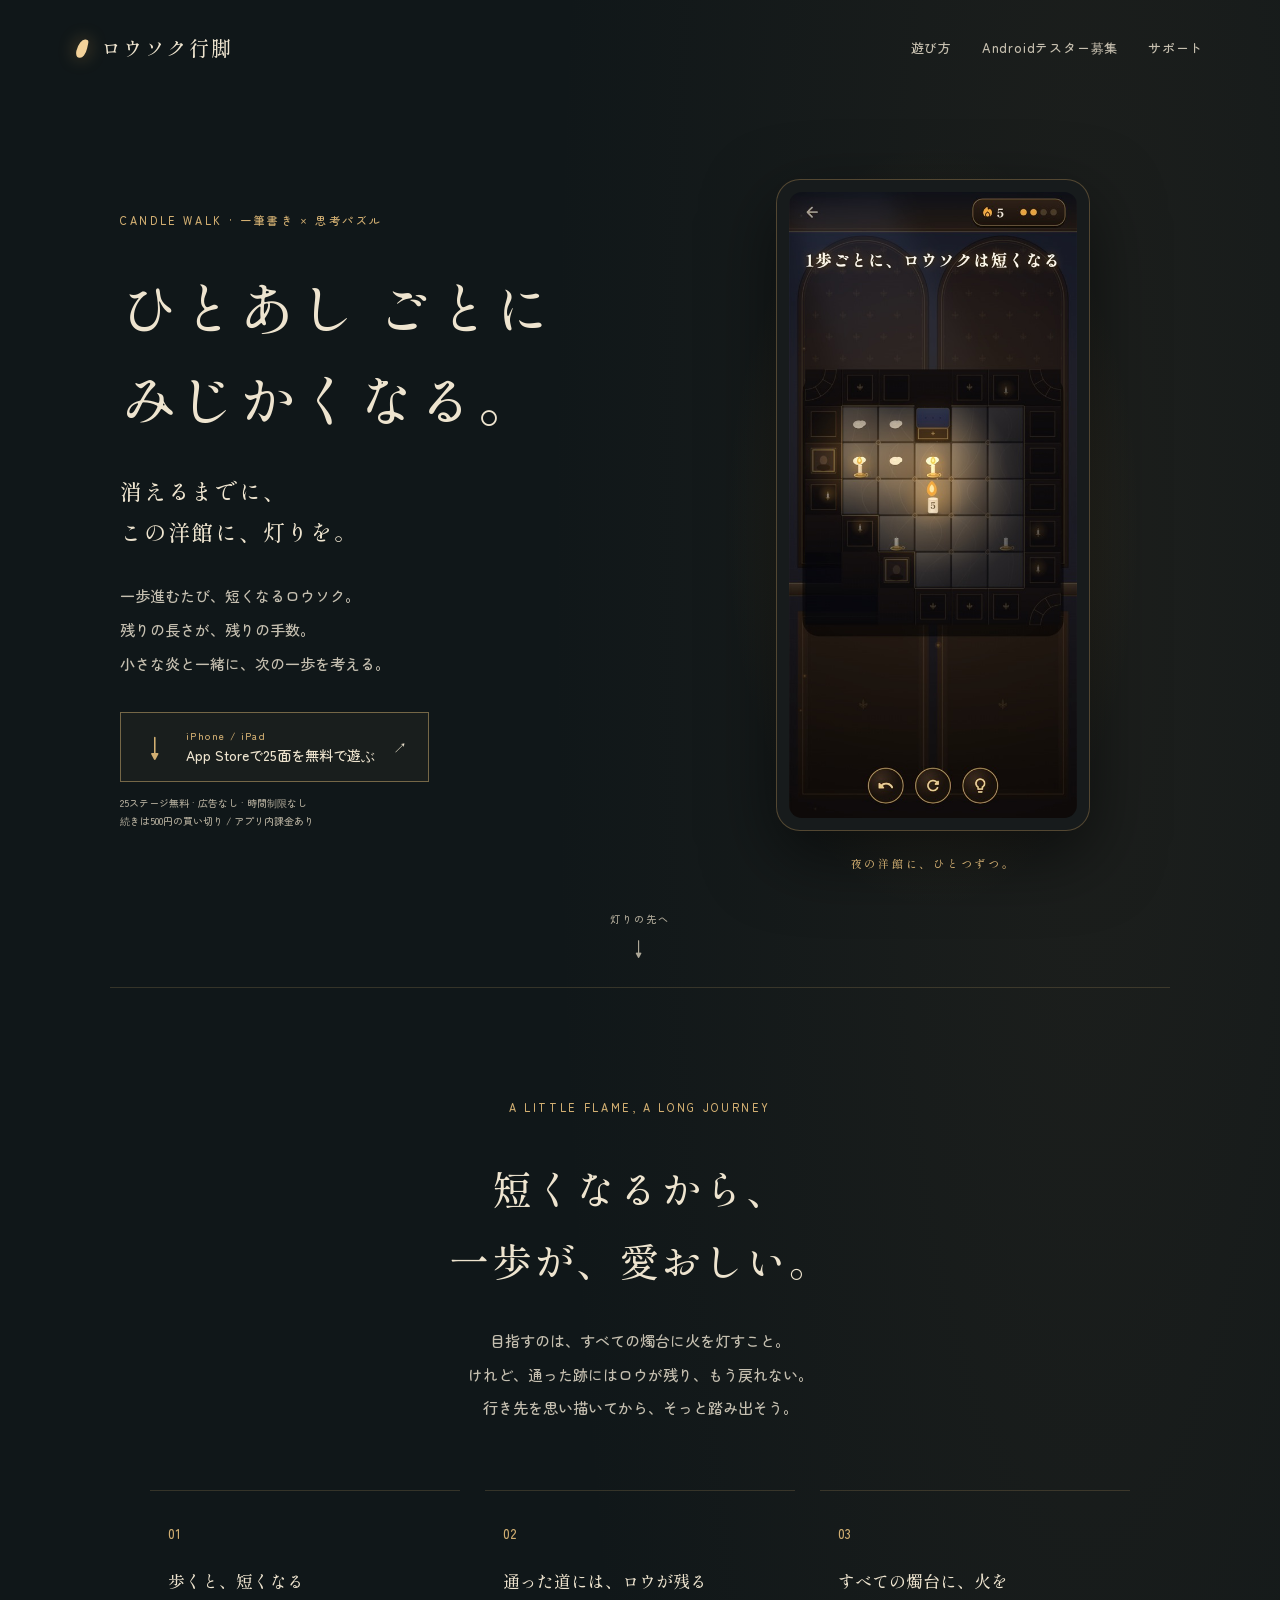
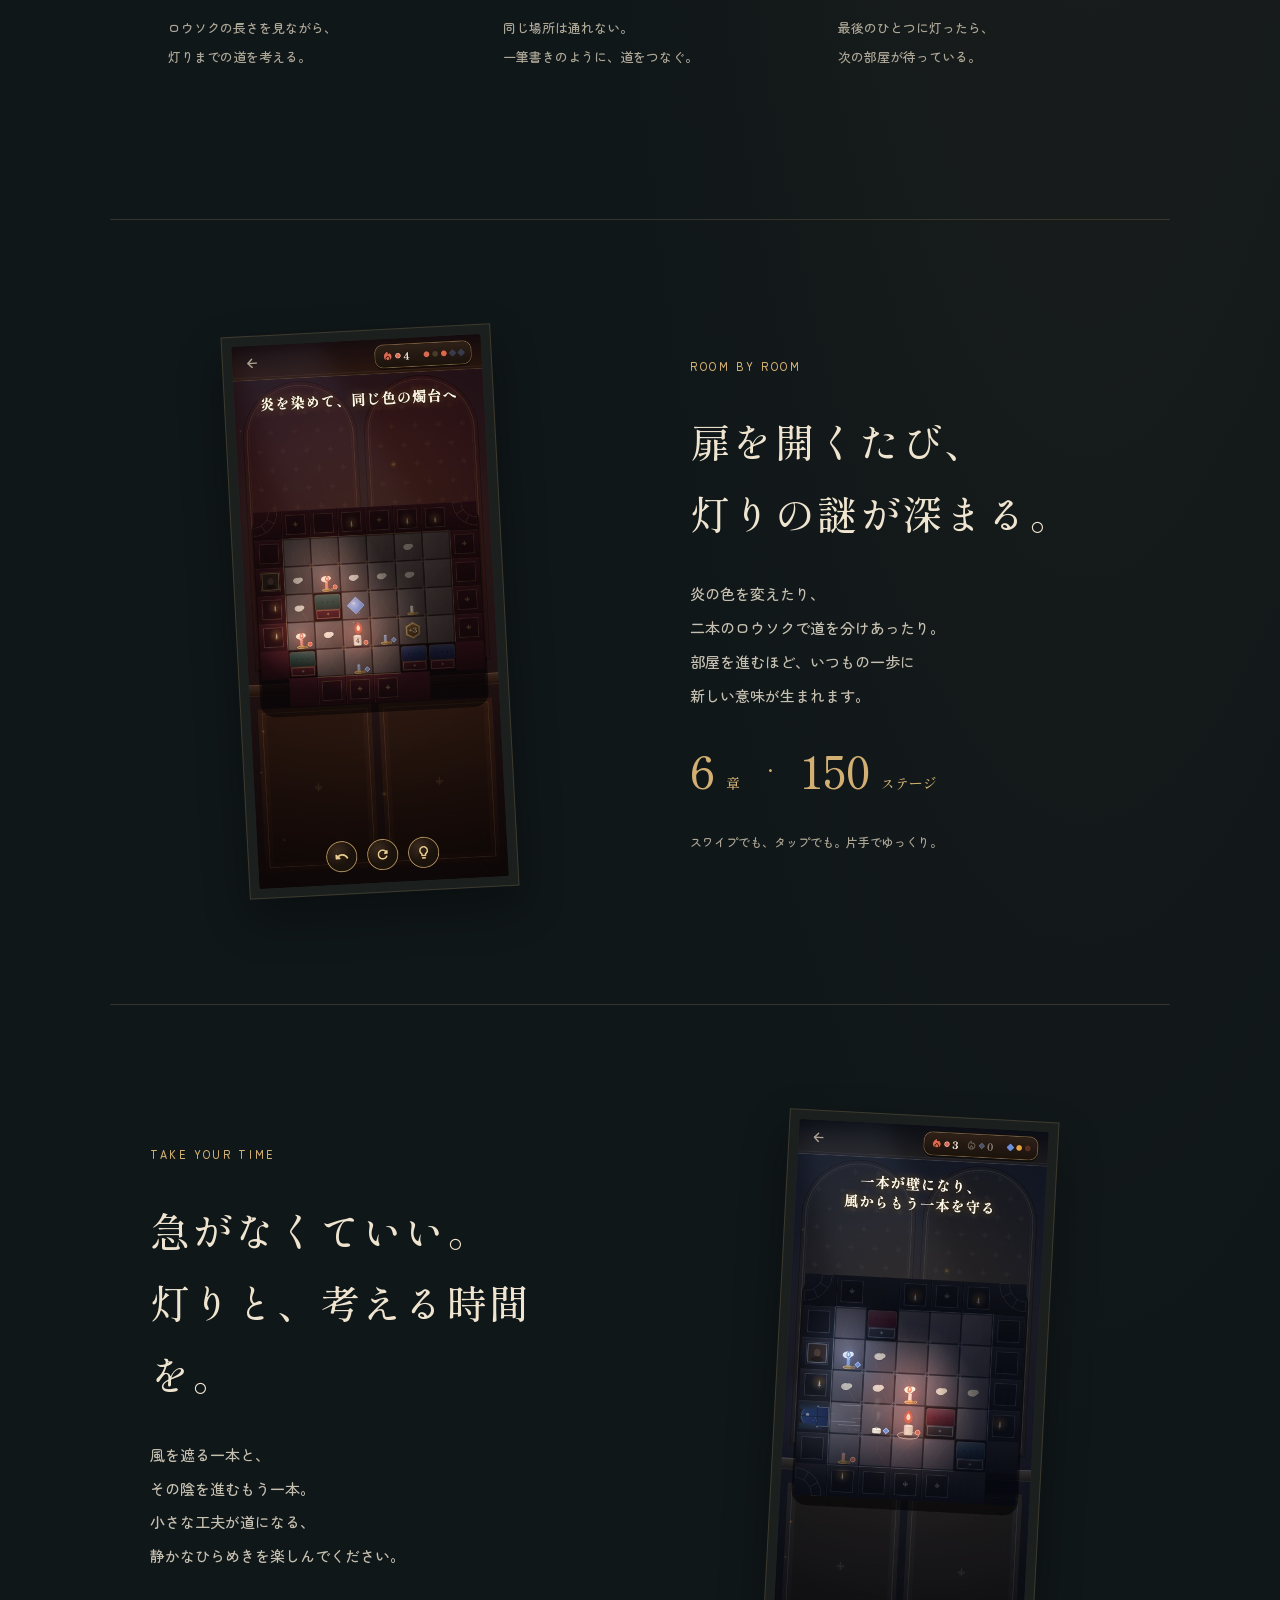
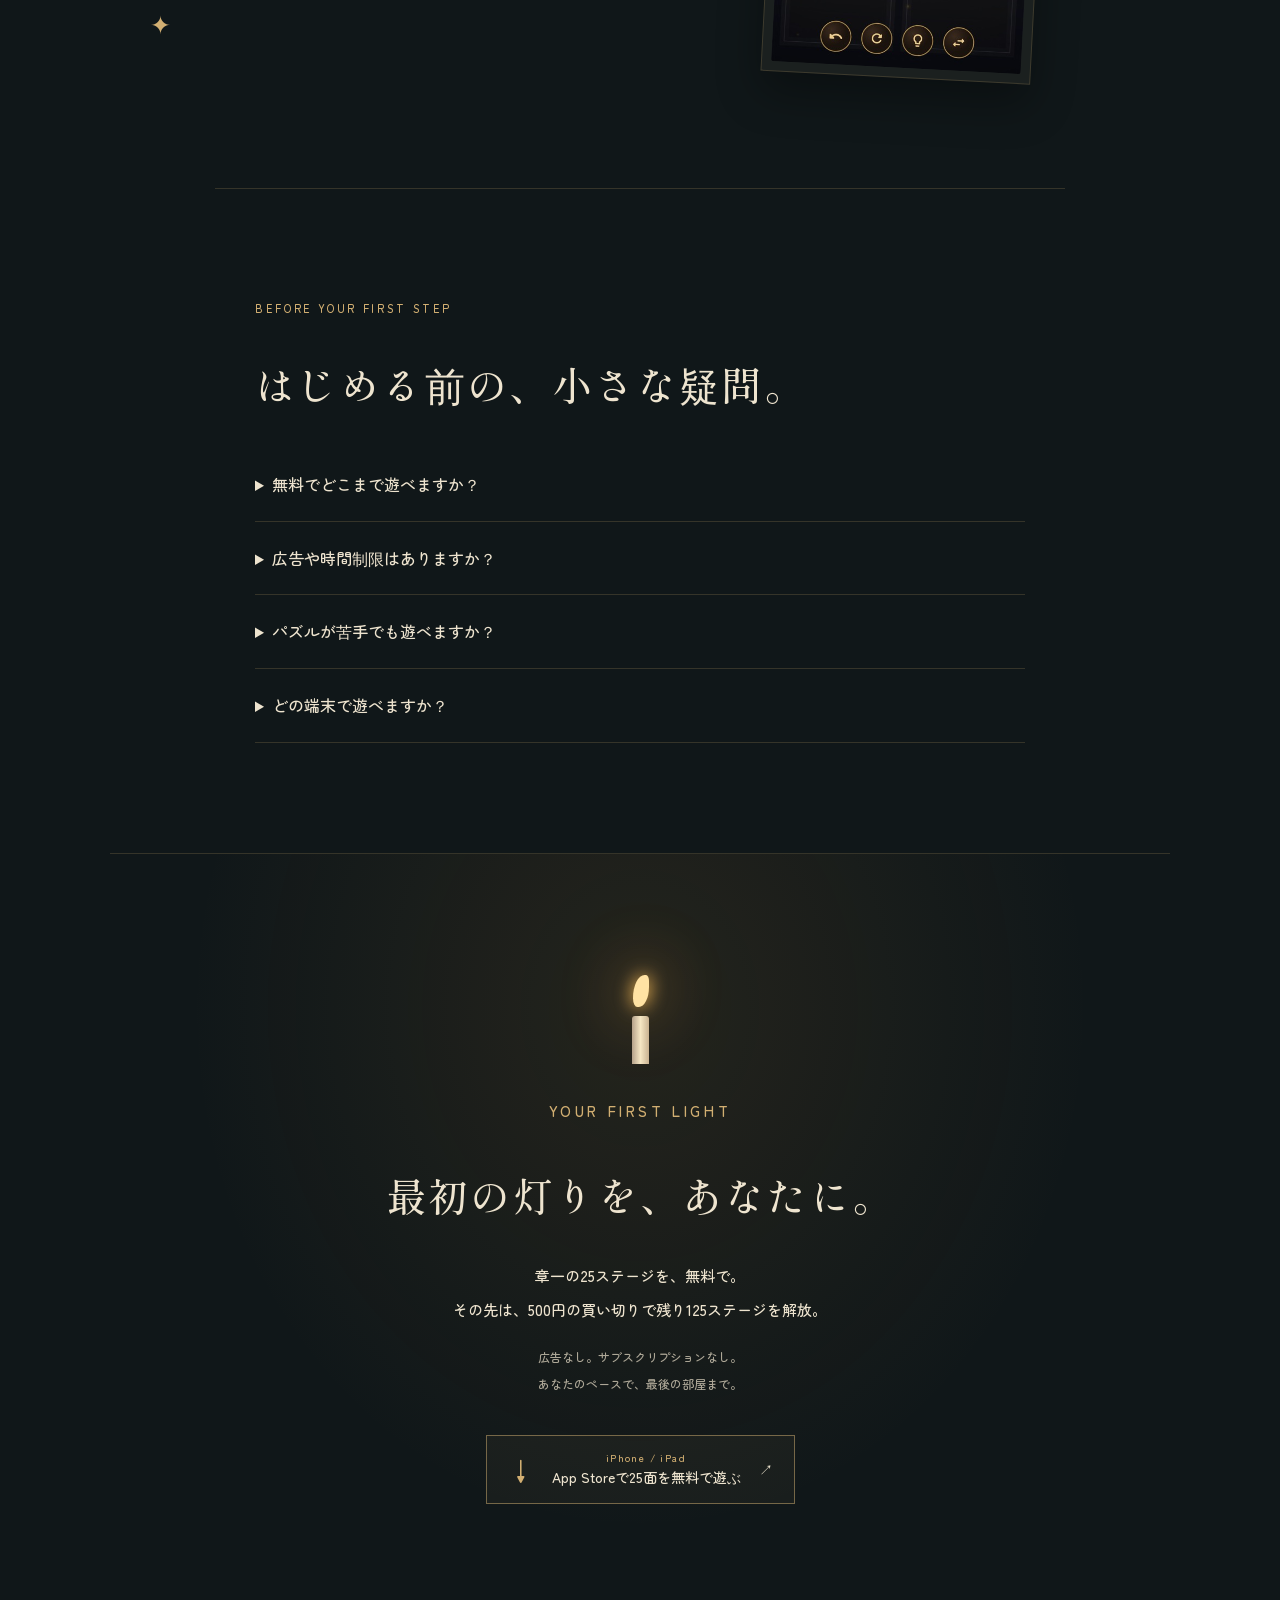
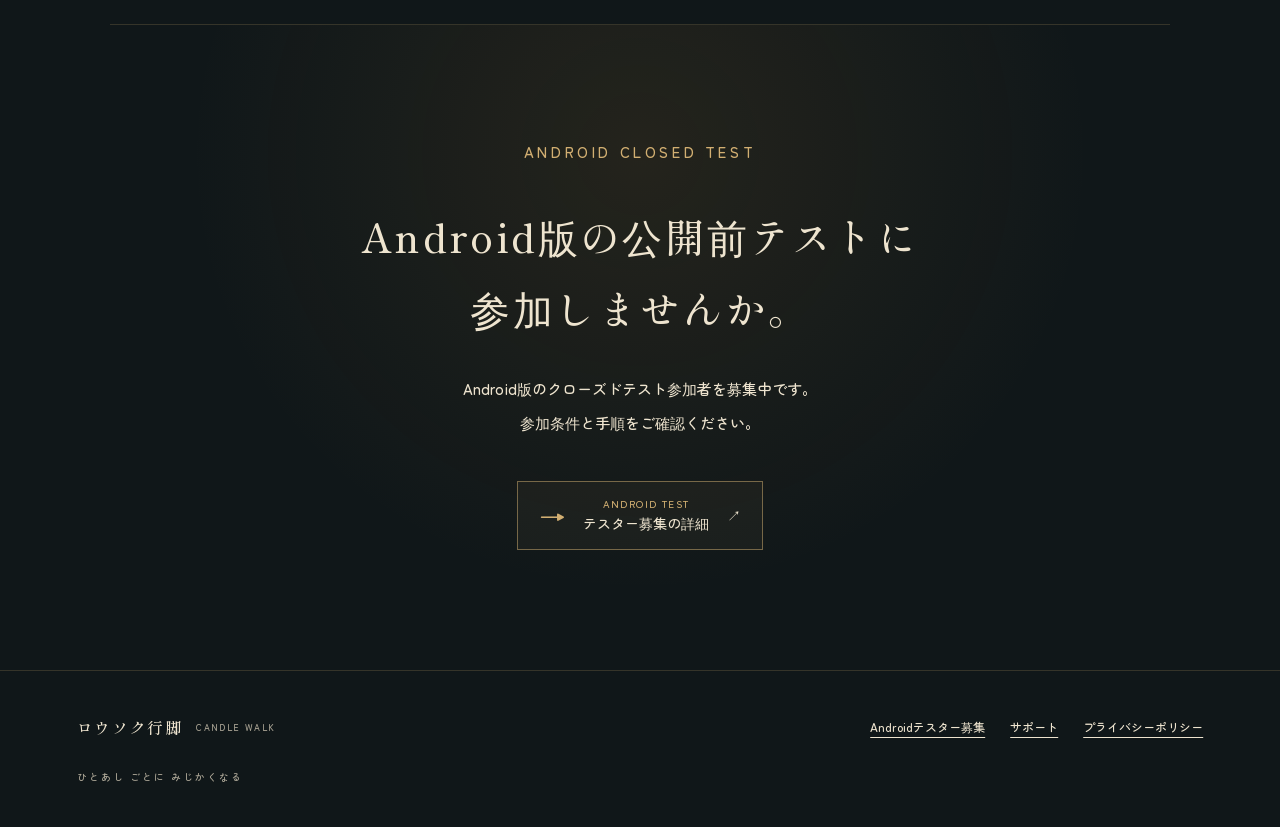
==== commit fbb081c8: "Improve app discovery and free download conversion" ====
--- a/index.html
+++ b/index.html
@@ -1,11 +1,24 @@
 <!doctype html>
 <html lang="ja"><head><meta charset="utf-8"><meta name="viewport" content="width=device-width,initial-scale=1">
-<title>ロウソク行脚 — ひとあし ごとに みじかくなる</title>
-<meta name="description" content="一歩ごとに短くなるロウソクで、夜の洋館に灯りを。全6章・150ステージの思考パズル。章一25面無料、残り125面は500円の買い切り。">
-<meta name="theme-color" content="#101719"><meta property="og:title" content="ロウソク行脚"><meta property="og:description" content="ひとあし ごとに みじかくなる。夜の洋館に灯りをともす、静かなパズル。"><meta property="og:image" content="https://itoshiyou.github.io/candle-walk-site/assets/app-icon.png"><link rel="icon" href="assets/app-icon.png"><link rel="stylesheet" href="style.css?v=20261019-fonts"></head><body>
+<title>ロウソク行脚｜広告なしの一筆書きパズル・25面無料</title>
+<meta name="description" content="ロウソク行脚は、歩くほど短くなるロウソクで燭台に火を灯す一筆書き・思考パズル。iPhone・iPadで25面無料。広告・時間制限なし。全6章150面、続きは500円の買い切り。">
+
+<link rel="canonical" href="https://itoshiyou.github.io/candle-walk-site/">
+<meta name="apple-itunes-app" content="app-id=6822286730">
+<meta property="og:type" content="website">
+<meta property="og:url" content="https://itoshiyou.github.io/candle-walk-site/">
+<meta property="og:locale" content="ja_JP">
+<meta property="og:site_name" content="ロウソク行脚">
+<meta property="og:image:alt" content="ロウソク行脚のアプリアイコン">
+<meta name="twitter:card" content="summary">
+<meta name="twitter:title" content="ロウソク行脚｜広告なしの一筆書きパズル">
+<meta name="twitter:description" content="歩くほど短くなるロウソクで、洋館に灯りを。25面無料・広告なし。iPhone / iPadで配信中。">
+<meta name="twitter:image" content="https://itoshiyou.github.io/candle-walk-site/assets/app-icon.png">
+<script type="application/ld+json">{"@context": "https://schema.org", "@type": "MobileApplication", "name": "ロウソク行脚", "alternateName": "Candle Walk", "url": "https://itoshiyou.github.io/candle-walk-site/", "applicationCategory": "GameApplication", "applicationSubCategory": "一筆書き・思考パズル", "operatingSystem": "iOS, iPadOS", "inLanguage": "ja", "installUrl": "https://apps.apple.com/jp/app/id6822286730", "image": "https://itoshiyou.github.io/candle-walk-site/assets/app-icon.png", "description": "歩くほど短くなるロウソクで燭台に火を灯す、広告なしの一筆書きパズル。章一25面無料、全6章150面。", "offers": {"@type": "Offer", "price": "0", "priceCurrency": "JPY", "description": "章一25面無料。残り125面はアプリ内購入500円（買い切り）。"}}</script>
+<meta name="theme-color" content="#101719"><meta property="og:title" content="ロウソク行脚｜広告なしの一筆書きパズル"><meta property="og:description" content="25面無料。歩くほど短くなるロウソクで、夜の洋館に灯りを。広告・時間制限なしの思考パズル。"><meta property="og:image" content="https://itoshiyou.github.io/candle-walk-site/assets/app-icon.png"><link rel="icon" href="assets/app-icon.png"><link rel="stylesheet" href="style.css?v=20261024-aso"><link rel="stylesheet" href="aso.css?v=20261024"></head><body>
 <a class="skip" href="#main">本文へ</a><header class="site-header"><a class="brand" href="index.html"><span class="brand-flame" aria-hidden="true"></span>ロウソク行脚</a><nav aria-label="メインナビゲーション"><a href="index.html#how">遊び方</a><a href="android-test.html">Androidテスター募集</a><a href="support.html">サポート</a></nav></header>
-<main id="main"><section class="hero"><div class="hero-copy"><p class="eyebrow">CANDLE WALK · 思考パズル</p><h1>ひとあし ごとに<br>みじかくなる。</h1><p class="intro">消えるまでに、<br>この洋館に、灯りを。</p><p class="description">一歩進むたび、短くなるロウソク。<br>残りの長さが、残りの手数。<br>小さな炎と一緒に、次の一歩を考える。</p><a class="store-button" href="https://apps.apple.com/jp/app/id6822286730"><span class="download-icon" aria-hidden="true">↓</span><span><small>iPhone / iPad</small>App Storeでダウンロード</span><span aria-hidden="true">↗</span></a><p class="download-note">章一・25ステージ無料 / アプリ内課金あり</p></div><div class="hero-art"><div class="arch"><img src="assets/chapter-one.jpg" alt="ロウソクと燭台が置かれた、洋館のパズルステージ" width="506" height="1100" fetchpriority="high"></div><span class="art-caption">夜の洋館に、ひとつずつ。</span></div><a class="scroll-note" href="#how">灯りの先へ <span>↓</span></a></section>
+<main id="main"><section class="hero"><div class="hero-copy"><p class="eyebrow">CANDLE WALK · 一筆書き × 思考パズル</p><h1>ひとあし ごとに<br>みじかくなる。</h1><p class="intro">消えるまでに、<br>この洋館に、灯りを。</p><p class="description">一歩進むたび、短くなるロウソク。<br>残りの長さが、残りの手数。<br>小さな炎と一緒に、次の一歩を考える。</p><a class="store-button" href="https://apps.apple.com/jp/app/id6822286730"><span class="download-icon" aria-hidden="true">↓</span><span><small>iPhone / iPad</small>App Storeで25面を無料で遊ぶ</span><span aria-hidden="true">↗</span></a><p class="download-note">25ステージ無料 · 広告なし · 時間制限なし<br>続きは500円の買い切り / アプリ内課金あり</p></div><div class="hero-art"><div class="arch"><img src="assets/chapter-one.jpg" alt="ロウソクと燭台が置かれた、洋館のパズルステージ" width="506" height="1100" fetchpriority="high"></div><span class="art-caption">夜の洋館に、ひとつずつ。</span></div><a class="scroll-note" href="#how">灯りの先へ <span>↓</span></a></section>
 <section class="prologue section" id="how"><p class="eyebrow">A LITTLE FLAME, A LONG JOURNEY</p><h2>短くなるから、<br>一歩が、愛おしい。</h2><p>目指すのは、すべての燭台に火を灯すこと。<br>けれど、通った跡にはロウが残り、もう戻れない。<br>行き先を思い描いてから、そっと踏み出そう。</p><div class="rules"><article><span>01</span><h3>歩くと、短くなる</h3><p>ロウソクの長さを見ながら、<br>灯りまでの道を考える。</p></article><article><span>02</span><h3>通った道には、ロウが残る</h3><p>同じ場所は通れない。<br>一筆書きのように、道をつなぐ。</p></article><article><span>03</span><h3>すべての燭台に、火を</h3><p>最後のひとつに灯ったら、<br>次の部屋が待っている。</p></article></div></section>
 <section class="chapter section"><div class="chapter-image"><img src="assets/colored-flame.jpg" width="460" height="1000" loading="lazy" alt="色のついた炎を、同じ色の燭台へ運ぶステージ"></div><div class="chapter-copy"><p class="eyebrow">ROOM BY ROOM</p><h2>扉を開くたび、<br>灯りの謎が深まる。</h2><p>炎の色を変えたり、<br>二本のロウソクで道を分けあったり。<br>部屋を進むほど、いつもの一歩に<br>新しい意味が生まれます。</p><div class="chapter-stat"><strong>6 <small>章</small></strong><span>・</span><strong>150 <small>ステージ</small></strong></div><p class="muted">スワイプでも、タップでも。片手でゆっくり。</p></div></section>
 <section class="chapter reverse section"><div class="chapter-image"><img src="assets/two-candles.jpg" width="460" height="1000" loading="lazy" alt="二本のロウソクが協力し、風を遮りながら進むステージ"></div><div class="chapter-copy"><p class="eyebrow">TAKE YOUR TIME</p><h2>急がなくていい。<br>灯りと、考える時間を。</h2><p>風を遮る一本と、<br>その陰を進むもう一本。<br>小さな工夫が道になる、<br>静かなひらめきを楽しんでください。</p><span class="ornament" aria-hidden="true">✦</span></div></section>
-<section class="invitation section"><div class="candle" aria-hidden="true"><i></i><b></b></div><p class="eyebrow">YOUR FIRST LIGHT</p><h2>最初の灯りを、あなたに。</h2><p>章一の25ステージを、無料で。<br>その先は、500円の買い切りで残り125ステージを解放。</p><p class="muted">広告なし。サブスクリプションなし。<br>あなたのペースで、最後の部屋まで。</p><a class="store-button" href="https://apps.apple.com/jp/app/id6822286730"><span class="download-icon" aria-hidden="true">↓</span><span><small>iPhone / iPad</small>App Storeでダウンロード</span><span aria-hidden="true">↗</span></a></section><section class="section invitation"><p class="eyebrow">ANDROID CLOSED TEST</p><h2>Android版の公開前テストに<br>参加しませんか。</h2><p>Android版のクローズドテスト参加者を募集中です。<br>参加条件と手順をご確認ください。</p><a class="store-button" href="android-test.html"><span class="download-icon" aria-hidden="true">→</span><span><small>ANDROID TEST</small>テスター募集の詳細</span><span aria-hidden="true">↗</span></a></section></main><footer><a class="brand" href="index.html">ロウソク行脚 <small>CANDLE WALK</small></a><div><a href="android-test.html">Androidテスター募集</a><a href="support.html">サポート</a><a href="privacy.html">プライバシーポリシー</a></div><p>ひとあし ごとに みじかくなる</p></footer></body></html>+<section class="section faq" aria-labelledby="faq-heading"><p class="eyebrow">BEFORE YOUR FIRST STEP</p><h2 id="faq-heading">はじめる前の、小さな疑問。</h2><details><summary>無料でどこまで遊べますか？</summary><p>章一の25ステージを無料で遊べます。全6章150ステージのうち、残り125ステージは500円の買い切りで解放できます。サブスクリプションはありません。</p></details><details><summary>広告や時間制限はありますか？</summary><p>広告も時間制限もありません。急がず、自分のペースで一手ずつ考えられます。</p></details><details><summary>パズルが苦手でも遊べますか？</summary><p>スワイプまたは隣のマスのタップで操作できます。行き詰まったときはヒントを使えます。「1手戻す」と「やり直す」も何度でも使えます。</p></details><details><summary>どの端末で遊べますか？</summary><p>iPhone・iPad向けにApp Storeで配信中です。Android版はクローズドテストの参加者を募集中です。<a href="android-test.html">参加条件と手順はこちら</a>。</p></details></section><section class="invitation section"><div class="candle" aria-hidden="true"><i></i><b></b></div><p class="eyebrow">YOUR FIRST LIGHT</p><h2>最初の灯りを、あなたに。</h2><p>章一の25ステージを、無料で。<br>その先は、500円の買い切りで残り125ステージを解放。</p><p class="muted">広告なし。サブスクリプションなし。<br>あなたのペースで、最後の部屋まで。</p><a class="store-button" href="https://apps.apple.com/jp/app/id6822286730"><span class="download-icon" aria-hidden="true">↓</span><span><small>iPhone / iPad</small>App Storeで25面を無料で遊ぶ</span><span aria-hidden="true">↗</span></a></section><section class="section invitation"><p class="eyebrow">ANDROID CLOSED TEST</p><h2>Android版の公開前テストに<br>参加しませんか。</h2><p>Android版のクローズドテスト参加者を募集中です。<br>参加条件と手順をご確認ください。</p><a class="store-button" href="android-test.html"><span class="download-icon" aria-hidden="true">→</span><span><small>ANDROID TEST</small>テスター募集の詳細</span><span aria-hidden="true">↗</span></a></section></main><aside class="mobile-download" aria-label="ダウンロード"><span>広告なしの一筆書きパズル<small>章一25面無料</small></span><a href="https://apps.apple.com/jp/app/id6822286730">App Storeで入手 <span aria-hidden="true">↗</span></a></aside><footer><a class="brand" href="index.html">ロウソク行脚 <small>CANDLE WALK</small></a><div><a href="android-test.html">Androidテスター募集</a><a href="support.html">サポート</a><a href="privacy.html">プライバシーポリシー</a></div><p>ひとあし ごとに みじかくなる</p></footer></body></html>
--- a/style.css
+++ b/style.css
@@ -10,3 +10,7 @@
 h1{letter-spacing:.065em;line-height:1.65}h2{letter-spacing:.06em}.intro{letter-spacing:.08em}.brand{letter-spacing:.1em}
 .store-button,.eyebrow,.download-note,footer small{font-family:var(--font-body)}
 .description,.chapter-copy>p:not(.eyebrow),.prologue>p:not(.eyebrow){line-height:2.25}.document strong{font-weight:500}
+
+.video-grid{display:grid;grid-template-columns:repeat(2,minmax(0,1fr));gap:18px;margin:28px auto;max-width:760px}.video-frame{aspect-ratio:9/16;overflow:hidden;border:1px solid var(--line);background:#080b0c}.video-frame iframe{width:100%;height:100%;border:0}@media(max-width:560px){.video-grid{gap:10px}}
+
+.video-frame{aspect-ratio:9/16;overflow:hidden;border:1px solid var(--line);background:#12191a}.video-frame iframe{width:100%;height:100%;border:0}.video-link{aspect-ratio:9/16;display:flex;flex-direction:column;align-items:center;justify-content:center;gap:14px;padding:20px;text-align:center;text-decoration:none;border:1px solid var(--line);background:radial-gradient(ellipse at 50% 38%,#b27c3320,transparent 65%),#12191a;transition:transform .2s,border-color .2s}.video-link:hover{transform:translateY(-3px);border-color:#d2af7280}.video-play{display:grid;place-items:center;width:60px;height:60px;border-radius:50%;background:#d2af72;color:#101719;font:24px/1 sans-serif;padding-left:4px}.video-link small{font-size:12px;color:var(--gold)}
--- a/aso.css
+++ b/aso.css
@@ -0,0 +1 @@
+.faq{max-width:850px}.faq details{border-bottom:1px solid var(--line);padding:22px 0}.faq summary{cursor:pointer;font-size:16px;line-height:1.8}.faq details p{color:var(--muted);font-size:14px;line-height:2.1}.mobile-download{display:none}@media(max-width:700px){body{padding-bottom:90px}.site-header{flex-wrap:wrap}.site-header nav{flex-wrap:wrap;gap:14px}.mobile-download{display:flex;position:fixed;z-index:20;bottom:0;left:0;right:0;align-items:center;justify-content:space-between;gap:10px;padding:12px 16px calc(12px + env(safe-area-inset-bottom));background:#101719f5;border-top:1px solid var(--line);font-size:10px;line-height:1.6}.mobile-download small{display:block;color:var(--gold);font-size:12px}.mobile-download a{padding:12px;background:var(--paper);color:var(--ink);text-decoration:none;font-size:12px;border-radius:4px}.store-button{max-width:100%}}
